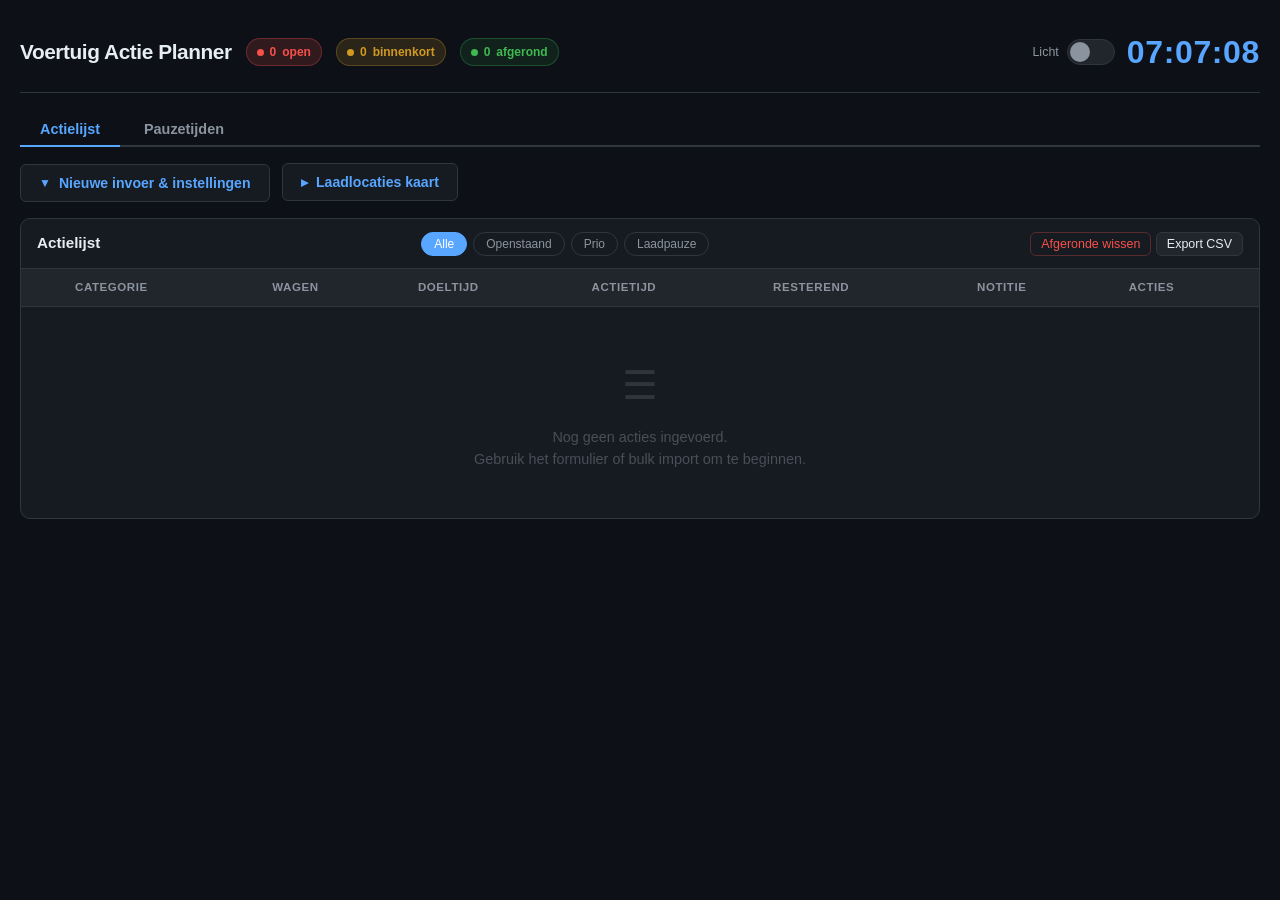
==== index.html @ c4a49641 "fix(chart): capacity lines instead of bars, dual Y-axis (breaks left / trips right) - Replace capaci" ====
<!DOCTYPE html>
<html lang="nl">
<head>
    <meta charset="UTF-8">
    <meta name="viewport" content="width=device-width, initial-scale=1.0">
    <title>Voertuig Actie Planner</title>
    <style>
        /* ===== CSS Variables & Reset ===== */
        :root {
            --bg-primary: #0d1117;
            --bg-secondary: #161b22;
            --bg-tertiary: #21262d;
            --bg-input: #0d1117;
            --border: #30363d;
            --border-focus: #58a6ff;
            --text-primary: #e6edf3;
            --text-secondary: #8b949e;
            --text-muted: #484f58;
            --accent: #58a6ff;
            --accent-hover: #79c0ff;
            --warning: #d29922;
            --warning-bg: rgba(210, 153, 34, 0.15);
            --danger: #f85149;
            --danger-bg: rgba(248, 81, 73, 0.15);
            --success: #3fb950;
            --success-bg: rgba(63, 185, 80, 0.1);
            --done-opacity: 0.35;
            --radius: 6px;
            --radius-lg: 10px;
            --shadow: 0 1px 3px rgba(0,0,0,0.3);
            --transition: 150ms ease;
        }

        /* ===== Light Mode ===== */
        .light-mode {
            --bg-primary: #f6f8fa;
            --bg-secondary: #ffffff;
            --bg-tertiary: #f0f2f5;
            --bg-input: #ffffff;
            --border: #d1d9e0;
            --border-focus: #0969da;
            --text-primary: #1f2328;
            --text-secondary: #656d76;
            --text-muted: #8b949e;
            --accent: #0969da;
            --accent-hover: #0550ae;
            --warning: #9a6700;
            --warning-bg: rgba(154, 103, 0, 0.1);
            --danger: #d1242f;
            --danger-bg: rgba(209, 36, 47, 0.1);
            --success: #1a7f37;
            --success-bg: rgba(26, 127, 55, 0.08);
            --shadow: 0 1px 3px rgba(0,0,0,0.1);
        }

        .light-mode .cat-laadpauze {
            background: rgba(9, 105, 218, 0.1);
        }

        .light-mode .cat-prio {
            background: rgba(154, 103, 0, 0.1);
        }

        .light-mode .badge-open {
            border-color: rgba(209, 36, 47, 0.25);
        }

        .light-mode .badge-warning {
            border-color: rgba(154, 103, 0, 0.25);
        }

        .light-mode .badge-done {
            border-color: rgba(26, 127, 55, 0.25);
        }

        .light-mode .toast {
            box-shadow: 0 4px 12px rgba(0,0,0,0.15);
        }

        .light-mode ::-webkit-scrollbar-track {
            background: var(--bg-secondary);
        }

        @keyframes pulse-red-light {
            0%, 100% { background: rgba(209, 36, 47, 0.1); }
            50% { background: rgba(209, 36, 47, 0.2); }
        }

        .light-mode .row-overdue {
            animation-name: pulse-red-light;
        }

        *, *::before, *::after {
            box-sizing: border-box;
            margin: 0;
            padding: 0;
        }

        body {
            font-family: -apple-system, BlinkMacSystemFont, 'Segoe UI', Roboto, Oxygen, sans-serif;
            background: var(--bg-primary);
            color: var(--text-primary);
            line-height: 1.5;
            min-height: 100vh;
        }

        /* ===== Layout ===== */
        .app {
            max-width: 1400px;
            margin: 0 auto;
            padding: 16px 20px;
        }

        /* ===== Header ===== */
        .header {
            display: flex;
            align-items: center;
            justify-content: space-between;
            padding: 12px 0 16px;
            border-bottom: 1px solid var(--border);
            margin-bottom: 20px;
            flex-wrap: wrap;
            gap: 12px;
        }

        .header-left {
            display: flex;
            align-items: center;
            gap: 14px;
        }

        .header h1 {
            font-size: 1.3rem;
            font-weight: 600;
            letter-spacing: -0.02em;
        }

        .clock {
            font-size: 2rem;
            font-weight: 700;
            font-variant-numeric: tabular-nums;
            color: var(--accent);
            letter-spacing: 0.02em;
        }

        .header-right {
            display: flex;
            align-items: center;
            gap: 12px;
        }

        .badge {
            display: inline-flex;
            align-items: center;
            gap: 6px;
            padding: 4px 10px;
            border-radius: 20px;
            font-size: 0.75rem;
            font-weight: 600;
        }

        .badge-open {
            background: var(--danger-bg);
            color: var(--danger);
            border: 1px solid rgba(248, 81, 73, 0.3);
        }

        .badge-warning {
            background: var(--warning-bg);
            color: var(--warning);
            border: 1px solid rgba(210, 153, 34, 0.3);
        }

        .badge-done {
            background: var(--success-bg);
            color: var(--success);
            border: 1px solid rgba(63, 185, 80, 0.3);
        }

        .badge-dot {
            width: 7px;
            height: 7px;
            border-radius: 50%;
            background: currentColor;
        }

        /* ===== Settings Bar ===== */
        .settings-bar {
            display: flex;
            align-items: center;
            gap: 16px;
            padding: 10px 14px;
            background: var(--bg-secondary);
            border: 1px solid var(--border);
            border-radius: var(--radius);
            margin-bottom: 16px;
            flex-wrap: wrap;
        }

        .settings-bar label {
            font-size: 0.8rem;
            color: var(--text-secondary);
            display: flex;
            align-items: center;
            gap: 6px;
        }

        .settings-bar input[type="number"] {
            width: 60px;
            padding: 4px 8px;
            background: var(--bg-input);
            border: 1px solid var(--border);
            border-radius: var(--radius);
            color: var(--text-primary);
            font-size: 0.8rem;
            text-align: center;
        }

        .settings-bar input[type="number"]:focus {
            outline: none;
            border-color: var(--border-focus);
        }

        /* ===== Invoer Drawer ===== */
        .drawer-toggle {
            display: flex;
            align-items: center;
            gap: 8px;
            padding: 10px 18px;
            margin-bottom: 16px;
            background: var(--bg-secondary);
            border: 1px solid var(--border);
            border-radius: var(--radius);
            color: var(--accent);
            font-size: 0.88rem;
            font-weight: 600;
            cursor: pointer;
            transition: all var(--transition);
            width: auto;
            display: inline-flex;
        }

        .drawer-toggle:hover {
            background: var(--bg-tertiary);
            border-color: var(--accent);
        }

        .drawer-toggle-icon {
            display: inline-block;
            transition: transform 200ms ease;
            font-size: 0.75rem;
        }

        .drawer-toggle.open .drawer-toggle-icon {
            transform: rotate(180deg);
        }

        .drawer {
            max-height: 0;
            overflow: hidden;
            transition: max-height 350ms cubic-bezier(0.4, 0, 0.2, 1), opacity 250ms ease;
            opacity: 0;
        }

        .drawer.open {
            max-height: 800px;
            opacity: 1;
        }

        .drawer-inner {
            padding-bottom: 16px;
        }

        /* ===== Panels ===== */
        .panels {
            display: grid;
            grid-template-columns: 1fr 1fr;
            gap: 16px;
            margin-bottom: 12px;
        }

        @media (max-width: 900px) {
            .panels { grid-template-columns: 1fr; }
        }

        .panel {
            background: var(--bg-secondary);
            border: 1px solid var(--border);
            border-radius: var(--radius-lg);
            padding: 16px;
        }

        .panel-title {
            font-size: 0.85rem;
            font-weight: 600;
            color: var(--text-secondary);
            text-transform: uppercase;
            letter-spacing: 0.05em;
            margin-bottom: 14px;
            display: flex;
            align-items: center;
            gap: 8px;
        }

        .panel-title-icon {
            font-size: 1rem;
        }

        /* ===== Form ===== */
        .form-grid {
            display: grid;
            grid-template-columns: repeat(auto-fill, minmax(150px, 1fr));
            gap: 10px;
        }

        .form-group {
            display: flex;
            flex-direction: column;
            gap: 4px;
        }

        .form-group label {
            font-size: 0.72rem;
            color: var(--text-secondary);
            text-transform: uppercase;
            letter-spacing: 0.04em;
        }

        .form-group select,
        .form-group input[type="text"],
        .form-group input[type="time"] {
            padding: 8px 10px;
            background: var(--bg-input);
            border: 1px solid var(--border);
            border-radius: var(--radius);
            color: var(--text-primary);
            font-size: 0.9rem;
            transition: border var(--transition);
        }

        .form-group select:focus,
        .form-group input:focus {
            outline: none;
            border-color: var(--border-focus);
        }

        .form-check {
            display: flex;
            align-items: center;
            gap: 6px;
            padding-top: 20px;
        }

        .form-check label {
            font-size: 0.8rem;
            color: var(--text-secondary);
            cursor: pointer;
        }

        .form-actions {
            display: flex;
            align-items: flex-end;
            gap: 8px;
        }

        /* ===== Buttons ===== */
        .btn {
            padding: 8px 16px;
            border: 1px solid var(--border);
            border-radius: var(--radius);
            font-size: 0.85rem;
            font-weight: 500;
            cursor: pointer;
            transition: all var(--transition);
            white-space: nowrap;
        }

        .btn-primary {
            background: var(--accent);
            color: #fff;
            border-color: var(--accent);
        }

        .btn-primary:hover {
            background: var(--accent-hover);
            border-color: var(--accent-hover);
        }

        .btn-secondary {
            background: var(--bg-tertiary);
            color: var(--text-primary);
        }

        .btn-secondary:hover {
            background: var(--border);
        }

        .btn-danger {
            background: transparent;
            color: var(--danger);
            border-color: rgba(248, 81, 73, 0.3);
        }

        .btn-danger:hover {
            background: var(--danger-bg);
        }

        .btn-sm {
            padding: 4px 10px;
            font-size: 0.78rem;
        }

        /* ===== Bulk Import ===== */
        .bulk-textarea {
            width: 100%;
            min-height: 100px;
            padding: 10px;
            background: var(--bg-input);
            border: 1px solid var(--border);
            border-radius: var(--radius);
            color: var(--text-primary);
            font-family: 'SF Mono', 'Fira Code', monospace;
            font-size: 0.85rem;
            resize: vertical;
            line-height: 1.6;
        }

        .bulk-textarea:focus {
            outline: none;
            border-color: var(--border-focus);
        }

        .bulk-textarea::placeholder {
            color: var(--text-muted);
        }

        .bulk-actions {
            display: flex;
            gap: 8px;
            margin-top: 10px;
            flex-wrap: wrap;
        }

        .bulk-hint {
            font-size: 0.72rem;
            color: var(--text-muted);
            margin-top: 6px;
        }

        /* ===== Table ===== */
        .table-container {
            background: var(--bg-secondary);
            border: 1px solid var(--border);
            border-radius: var(--radius-lg);
            overflow: hidden;
        }

        .table-header-bar {
            display: flex;
            align-items: center;
            justify-content: space-between;
            padding: 12px 16px;
            border-bottom: 1px solid var(--border);
            flex-wrap: wrap;
            gap: 8px;
        }

        .table-header-bar h2 {
            font-size: 0.95rem;
            font-weight: 600;
        }

        .table-filters {
            display: flex;
            gap: 6px;
        }

        .filter-btn {
            padding: 4px 12px;
            border: 1px solid var(--border);
            border-radius: 20px;
            background: transparent;
            color: var(--text-secondary);
            font-size: 0.75rem;
            cursor: pointer;
            transition: all var(--transition);
        }

        .filter-btn:hover {
            border-color: var(--text-secondary);
            color: var(--text-primary);
        }

        .filter-btn.active {
            background: var(--accent);
            border-color: var(--accent);
            color: #fff;
        }

        .table-scroll {
            overflow-x: auto;
            max-height: 65vh;
            overflow-y: auto;
        }

        table {
            width: 100%;
            border-collapse: collapse;
            font-size: 0.88rem;
        }

        thead {
            position: sticky;
            top: 0;
            z-index: 10;
        }

        thead th {
            background: var(--bg-tertiary);
            padding: 10px 14px;
            text-align: left;
            font-size: 0.72rem;
            font-weight: 600;
            text-transform: uppercase;
            letter-spacing: 0.05em;
            color: var(--text-secondary);
            border-bottom: 1px solid var(--border);
            white-space: nowrap;
        }

        tbody tr {
            border-bottom: 1px solid var(--border);
            transition: background var(--transition), opacity var(--transition);
            cursor: pointer;
        }

        tbody tr:last-child {
            border-bottom: none;
        }

        tbody td {
            padding: 10px 14px;
            vertical-align: middle;
        }

        .td-time {
            font-variant-numeric: tabular-nums;
            font-weight: 600;
            font-size: 1.05rem;
        }

        .td-wagon {
            font-weight: 700;
            font-size: 1rem;
            position: relative;
        }

        .td-wagon.copied {
            color: var(--accent);
            text-shadow: 0 0 8px var(--accent), 0 0 16px rgba(88, 166, 255, 0.3);
            transition: color 100ms ease, text-shadow 100ms ease;
        }

        .td-category {
            display: inline-block;
            padding: 2px 8px;
            border-radius: 4px;
            font-size: 0.75rem;
            font-weight: 600;
            text-transform: uppercase;
        }

        .cat-laadpauze {
            background: rgba(88, 166, 255, 0.15);
            color: var(--accent);
        }

        .cat-prio {
            background: rgba(210, 153, 34, 0.15);
            color: var(--warning);
        }

        .td-note {
            max-width: 200px;
            overflow: hidden;
            text-overflow: ellipsis;
            white-space: nowrap;
            color: var(--text-secondary);
            font-size: 0.82rem;
            cursor: text;
            border-radius: 3px;
            transition: background var(--transition);
        }

        .td-note:hover {
            background: var(--bg-tertiary);
        }

        .td-note .inline-note {
            width: 100%;
            padding: 2px 4px;
            background: var(--bg-input);
            border: 1px solid var(--border-focus);
            border-radius: 3px;
            color: var(--text-primary);
            font-size: 0.82rem;
            font-weight: 400;
            outline: none;
            box-shadow: 0 0 0 2px rgba(88, 166, 255, 0.2);
        }

        .td-note-placeholder {
            color: var(--text-muted);
            font-style: italic;
        }

        .td-actions {
            display: flex;
            gap: 6px;
            align-items: center;
        }

        /* ===== Checkbox Custom ===== */
        .checkbox-wrap {
            display: flex;
            align-items: center;
            justify-content: center;
        }

        .checkbox-wrap input[type="checkbox"] {
            appearance: none;
            -webkit-appearance: none;
            width: 22px;
            height: 22px;
            border: 2px solid var(--border);
            border-radius: 4px;
            background: var(--bg-input);
            cursor: pointer;
            position: relative;
            transition: all var(--transition);
        }

        .checkbox-wrap input[type="checkbox"]:checked {
            background: var(--success);
            border-color: var(--success);
        }

        .checkbox-wrap input[type="checkbox"]:checked::after {
            content: '✓';
            position: absolute;
            top: 50%;
            left: 50%;
            transform: translate(-50%, -50%);
            color: #fff;
            font-size: 14px;
            font-weight: 700;
        }

        /* ===== Row States ===== */
        .row-done {
            opacity: var(--done-opacity);
        }

        .row-done td {
            text-decoration: line-through;
            text-decoration-color: var(--text-muted);
        }

        .row-done .checkbox-wrap input[type="checkbox"],
        .row-done .td-actions .btn {
            text-decoration: none;
        }

        .row-warning {
            background: var(--warning-bg) !important;
        }

        .row-overdue {
            background: var(--danger-bg) !important;
            animation: pulse-red 1.2s ease-in-out infinite;
        }

        @keyframes pulse-red {
            0%, 100% { background: var(--danger-bg); }
            50% { background: rgba(248, 81, 73, 0.3); }
        }

        .row-overdue .td-time {
            color: var(--danger);
        }

        /* ===== Toast ===== */
        .toast-container {
            position: fixed;
            bottom: 20px;
            right: 20px;
            z-index: 1000;
            display: flex;
            flex-direction: column;
            gap: 8px;
        }

        .toast {
            padding: 10px 16px;
            border-radius: var(--radius);
            font-size: 0.85rem;
            font-weight: 500;
            animation: toast-in 300ms ease, toast-out 300ms ease 2.7s forwards;
            box-shadow: 0 4px 12px rgba(0,0,0,0.4);
        }

        .toast-success {
            background: #1a7f37;
            color: #fff;
        }

        .toast-error {
            background: #da3633;
            color: #fff;
        }

        .toast-info {
            background: #1f6feb;
            color: #fff;
        }

        @keyframes toast-in {
            from { opacity: 0; transform: translateY(10px); }
            to { opacity: 1; transform: translateY(0); }
        }

        @keyframes toast-out {
            from { opacity: 1; }
            to { opacity: 0; }
        }

        /* ===== Empty State ===== */
        .empty-state {
            text-align: center;
            padding: 48px 20px;
            color: var(--text-muted);
        }

        .empty-state-icon {
            font-size: 2.5rem;
            margin-bottom: 12px;
            opacity: 0.5;
        }

        .empty-state p {
            font-size: 0.9rem;
        }

        /* ===== Scrollbar ===== */
        ::-webkit-scrollbar {
            width: 8px;
            height: 8px;
        }

        ::-webkit-scrollbar-track {
            background: var(--bg-primary);
        }

        ::-webkit-scrollbar-thumb {
            background: var(--border);
            border-radius: 4px;
        }

        ::-webkit-scrollbar-thumb:hover {
            background: var(--text-muted);
        }

        /* ===== Responsive ===== */
        @media (max-width: 600px) {
            .app { padding: 10px; }
            .clock { font-size: 1.4rem; }
            .header h1 { font-size: 1rem; }
            .form-grid { grid-template-columns: 1fr 1fr; }
            table { font-size: 0.8rem; }
            .td-time { font-size: 0.9rem; }
        }

        /* ===== Map Panel ===== */
        .map-toggle {
            display: inline-flex;
            align-items: center;
            gap: 8px;
            padding: 10px 18px;
            margin-left: 8px;
            margin-bottom: 16px;
            background: var(--bg-secondary);
            border: 1px solid var(--border);
            border-radius: var(--radius);
            color: var(--accent);
            font-size: 0.88rem;
            font-weight: 600;
            cursor: pointer;
            transition: all var(--transition);
        }

        .map-toggle:hover {
            background: var(--bg-tertiary);
            border-color: var(--accent);
        }

        .map-toggle-icon {
            display: inline-block;
            transition: transform 200ms ease;
            font-size: 0.85rem;
        }

        .map-toggle.open .map-toggle-icon {
            transform: rotate(90deg);
        }

        .map-drawer {
            max-height: 0;
            overflow: hidden;
            transition: max-height 350ms cubic-bezier(0.4, 0, 0.2, 1), opacity 250ms ease;
            opacity: 0;
            margin-bottom: 0;
        }

        .map-drawer.open {
            max-height: 700px;
            opacity: 1;
            margin-bottom: 16px;
        }

        .map-container {
            background: var(--bg-secondary);
            border: 1px solid var(--border);
            border-radius: var(--radius-lg);
            overflow: hidden;
        }

        .map-toolbar {
            display: flex;
            align-items: center;
            gap: 8px;
            padding: 8px 12px;
            background: var(--bg-tertiary);
            border-bottom: 1px solid var(--border);
        }

        .map-toolbar input[type="text"] {
            flex: 1;
            padding: 7px 12px;
            background: var(--bg-input);
            border: 1px solid var(--border);
            border-radius: var(--radius);
            color: var(--text-primary);
            font-size: 0.85rem;
        }

        .map-toolbar input[type="text"]:focus {
            outline: none;
            border-color: var(--border-focus);
        }

        .map-toolbar input[type="text"]::placeholder {
            color: var(--text-muted);
        }

        .map-container iframe {
            display: block;
            width: 100%;
            height: 550px;
            border: none;
        }

        .map-frame-wrap {
            position: relative;
        }

        .map-pin {
            display: none;
            position: absolute;
            top: 50%;
            left: 50%;
            transform: translate(-50%, -100%);
            z-index: 5;
            pointer-events: none;
        }

        .map-pin.visible {
            display: block;
        }

        .map-pin-icon {
            width: 18px;
            height: 18px;
            background: var(--accent);
            border: 3px solid #fff;
            border-radius: 50% 50% 50% 0;
            transform: rotate(-45deg);
            box-shadow: 0 2px 8px rgba(0,0,0,0.4);
        }

        .map-pin-pulse {
            position: absolute;
            bottom: -2px;
            left: 50%;
            transform: translateX(-50%);
            width: 12px;
            height: 12px;
            background: rgba(88, 166, 255, 0.35);
            border-radius: 50%;
            animation: pin-pulse 1.5s ease-out infinite;
        }

        @keyframes pin-pulse {
            0% { transform: translateX(-50%) scale(1); opacity: 0.7; }
            100% { transform: translateX(-50%) scale(3.5); opacity: 0; }
        }

        @media (max-width: 600px) {
            .map-container iframe {
                height: 350px;
            }
        }

        /* ===== Keyboard Shortcut Hints ===== */
        .kbd {
            display: inline-block;
            padding: 1px 5px;
            border: 1px solid var(--border);
            border-radius: 3px;
            background: var(--bg-tertiary);
            font-size: 0.7rem;
            color: var(--text-muted);
            font-family: monospace;
            vertical-align: middle;
        }

        /* ===== Theme Toggle ===== */
        .theme-toggle {
            display: flex;
            align-items: center;
            gap: 8px;
            cursor: pointer;
            user-select: none;
        }

        .theme-toggle-label {
            font-size: 0.78rem;
            color: var(--text-secondary);
        }

        .theme-toggle-track {
            position: relative;
            width: 48px;
            height: 26px;
            background: var(--bg-tertiary);
            border: 1px solid var(--border);
            border-radius: 13px;
            transition: background var(--transition), border-color var(--transition);
            cursor: pointer;
        }

        .theme-toggle-track:hover {
            border-color: var(--text-muted);
        }

        .theme-toggle-thumb {
            position: absolute;
            top: 2px;
            left: 2px;
            width: 20px;
            height: 20px;
            border-radius: 50%;
            background: var(--text-secondary);
            transition: transform 200ms ease, background 200ms ease;
            display: flex;
            align-items: center;
            justify-content: center;
            font-size: 12px;
        }

        .light-mode .theme-toggle-thumb {
            transform: translateX(22px);
            background: var(--accent);
        }

        /* ===== Delete confirmation ===== */
        .confirm-delete {
            background: var(--danger) !important;
            color: #fff !important;
            border-color: var(--danger) !important;
        }

        /* ===== Edit Modal ===== */
        .modal-overlay {
            display: none;
            position: fixed;
            inset: 0;
            background: rgba(0, 0, 0, 0.6);
            z-index: 100;
            align-items: center;
            justify-content: center;
        }

        .modal-overlay.open {
            display: flex;
        }

        .modal {
            background: var(--bg-secondary);
            border: 1px solid var(--border);
            border-radius: var(--radius-lg);
            padding: 20px;
            width: 340px;
            max-width: 90vw;
            box-shadow: 0 8px 32px rgba(0, 0, 0, 0.5);
            animation: modal-in 200ms ease;
        }

        @keyframes modal-in {
            from { opacity: 0; transform: scale(0.95) translateY(8px); }
            to { opacity: 1; transform: scale(1) translateY(0); }
        }

        .modal-title {
            font-size: 0.95rem;
            font-weight: 600;
            margin-bottom: 16px;
            display: flex;
            align-items: center;
            gap: 8px;
        }

        .modal-fields {
            display: flex;
            flex-direction: column;
            gap: 12px;
        }

        .modal-field label {
            display: block;
            font-size: 0.72rem;
            color: var(--text-secondary);
            text-transform: uppercase;
            letter-spacing: 0.04em;
            margin-bottom: 4px;
        }

        .modal-field input {
            width: 100%;
            padding: 8px 10px;
            background: var(--bg-input);
            border: 1px solid var(--border);
            border-radius: var(--radius);
            color: var(--text-primary);
            font-size: 0.9rem;
            transition: border var(--transition);
        }

        .modal-field input:focus {
            outline: none;
            border-color: var(--border-focus);
        }

        .modal-actions {
            display: flex;
            justify-content: flex-end;
            gap: 8px;
            margin-top: 18px;
        }

        .btn-edit {
            background: transparent;
            color: var(--text-secondary);
            border-color: var(--border);
            padding: 4px 8px;
            font-size: 0.78rem;
            line-height: 1;
        }

        .btn-edit:hover {
            color: var(--accent);
            border-color: var(--accent);
            background: rgba(88, 166, 255, 0.08);
        }

        /* ===== Tab Navigation ===== */
        .tab-nav {
            display: flex;
            gap: 4px;
            margin-bottom: 16px;
            border-bottom: 2px solid var(--border);
        }

        .tab-btn {
            padding: 8px 20px;
            background: transparent;
            border: none;
            border-bottom: 2px solid transparent;
            margin-bottom: -2px;
            color: var(--text-secondary);
            font-size: 0.9rem;
            font-weight: 600;
            cursor: pointer;
            transition: all var(--transition);
            border-radius: var(--radius) var(--radius) 0 0;
        }

        .tab-btn:hover {
            color: var(--text-primary);
            background: var(--bg-secondary);
        }

        .tab-btn.active {
            color: var(--accent);
            border-bottom-color: var(--accent);
        }

        .tab-panel {
            /* no special styles needed, just used for show/hide */
        }

        /* ===== Pauzetijden Module ===== */
        .pt-import-bar {
            display: flex;
            align-items: center;
            justify-content: space-between;
            margin-bottom: 12px;
            gap: 12px;
            flex-wrap: wrap;
        }

        .pt-import-left {
            display: flex;
            gap: 8px;
            align-items: center;
            flex-wrap: wrap;
        }

        .pt-paste-area {
            margin-bottom: 14px;
        }

        /* Panel buttons: loaded-state green dot + active (open) highlight */
        .pt-panel-btn {
            position: relative;
        }
        .pt-panel-btn.pt-btn-loaded::after {
            content: '';
            position: absolute;
            top: 4px;
            right: 4px;
            width: 6px;
            height: 6px;
            border-radius: 50%;
            background: #22c55e;
        }
        .pt-panel-btn.pt-btn-active {
            background: var(--accent);
            color: #fff;
            border-color: var(--accent);
        }

        /* Meewegen toggle row inside paste panels */
        .pt-meewegen-row {
            display: flex;
            justify-content: space-between;
            align-items: flex-start;
            gap: 12px;
            margin-bottom: 8px;
        }
        .pt-meewegen-label {
            display: inline-flex;
            align-items: center;
            gap: 6px;
            font-size: 0.78rem;
            color: var(--text-secondary);
            cursor: pointer;
            white-space: nowrap;
            padding: 3px 8px;
            border: 1px solid var(--border);
            border-radius: var(--radius);
        }
        .pt-meewegen-label input { width: 13px; height: 13px; cursor: pointer; accent-color: var(--accent); }


            display: inline-flex;
            align-items: center;
            gap: 6px;
            padding: 4px 12px;
            background: var(--success-bg);
            color: var(--success);
            border: 1px solid rgba(63, 185, 80, 0.3);
            border-radius: 20px;
            font-size: 0.8rem;
            font-weight: 600;
        }

        .pt-badge-zero {
            background: var(--bg-tertiary);
            color: var(--text-muted);
            border-color: var(--border);
        }

        .pt-row-action td {
            background: rgba(63, 185, 80, 0.06);
        }

        .pt-ja {
            display: inline-block;
            padding: 2px 8px;
            background: var(--success-bg);
            color: var(--success);
            border-radius: 4px;
            font-size: 0.75rem;
            font-weight: 600;
        }

        .pt-ideaal {
            font-weight: 700;
            font-size: 1.05rem;
            color: var(--accent);
            font-variant-numeric: tabular-nums;
        }

        .pt-verspreid {
            font-weight: 700;
            font-size: 1.05rem;
            color: var(--warning);
            font-variant-numeric: tabular-nums;
        }

        .pt-verspreid-icon {
            font-size: 0.7rem;
            vertical-align: middle;
            opacity: 0.7;
        }

        /* ===== Pauzetijden Chart ===== */
        .pt-chart-wrap {
            background: var(--bg-secondary);
            border: 1px solid var(--border);
            border-radius: var(--radius-lg);
            padding: 14px 16px 10px;
            margin-bottom: 14px;
        }

        .pt-chart-header {
            display: flex;
            align-items: center;
            justify-content: space-between;
            margin-bottom: 10px;
            flex-wrap: wrap;
            gap: 8px;
        }

        .pt-chart-title {
            font-size: 0.82rem;
            font-weight: 600;
            color: var(--text-secondary);
            text-transform: uppercase;
            letter-spacing: 0.05em;
        }

        .pt-chart-legend {
            display: flex;
            gap: 14px;
            font-size: 0.75rem;
            color: var(--text-secondary);
            align-items: center;
            flex-wrap: wrap;
        }

        .pt-legend-swatch {
            display: inline-block;
            width: 12px;
            height: 10px;
            border-radius: 2px;
            vertical-align: middle;
            margin-right: 4px;
        }

        .pt-chart-empty {
            text-align: center;
            padding: 24px 0;
            color: var(--text-muted);
            font-size: 0.82rem;
        }

        .pt-breaks-info {
            max-width: 140px;
            overflow: hidden;
            text-overflow: ellipsis;
            white-space: nowrap;
            color: var(--text-secondary);
            font-size: 0.8rem;
        }

        .btn-file-label {
            display: inline-flex;
            align-items: center;
            gap: 6px;
            cursor: pointer;
        }
    </style>
</head>
<body>
    <div class="app">
        <!-- Header -->
        <header class="header">
            <div class="header-left">
                <h1>Voertuig Actie Planner</h1>
                <div class="badge badge-open" id="badge-open"><span class="badge-dot"></span> <span id="count-open">0</span> open</div>
                <div class="badge badge-warning" id="badge-warning"><span class="badge-dot"></span> <span id="count-warning">0</span> binnenkort</div>
                <div class="badge badge-done" id="badge-done"><span class="badge-dot"></span> <span id="count-done">0</span> afgerond</div>
            </div>
            <div class="header-right">
                <div class="theme-toggle" id="themeToggle" onclick="toggleTheme()" title="Wissel tussen licht/donker modus">
                    <span class="theme-toggle-label" id="themeLabel">Licht</span>
                    <div class="theme-toggle-track">
                        <div class="theme-toggle-thumb" id="themeThumb"></div>
                    </div>
                </div>
                <div class="clock" id="clock">--:--:--</div>
            </div>
        </header>

        <!-- Tab Navigation -->
        <div class="tab-nav">
            <button class="tab-btn active" data-tab="actielijst" onclick="switchTab('actielijst')">Actielijst</button>
            <button class="tab-btn" data-tab="pauzetijden" onclick="switchTab('pauzetijden')">Pauzetijden</button>
        </div>

        <!-- Tab Panel: Actielijst -->
        <div id="tab-actielijst" class="tab-panel">

        <!-- Toggle Buttons -->
        <div>
            <button class="drawer-toggle" id="drawerToggle" onclick="toggleDrawer()">
                <span class="drawer-toggle-icon">&#9660;</span>
                Nieuwe invoer &amp; instellingen
            </button>
            <button class="map-toggle" id="mapToggle" onclick="toggleMap()">
                <span class="map-toggle-icon">&#9656;</span>
                Laadlocaties kaart
            </button>
        </div>

        <!-- Collapsible Map -->
        <div class="map-drawer" id="mapDrawer">
            <div class="map-container">
                <div class="map-toolbar">
                    <input type="text" id="mapSearch" placeholder="Zoek postcode of adres..." onkeydown="if(event.key==='Enter')searchMap()">
                    <button class="btn btn-primary btn-sm" onclick="searchMap()">Zoeken</button>
                    <button class="btn btn-secondary btn-sm" onclick="resetMap()">Terug naar kaart</button>
                </div>
                <div class="map-frame-wrap">
                    <iframe id="mapFrame" loading="lazy" allowfullscreen referrerpolicy="no-referrer-when-downgrade" src=""></iframe>
                    <div class="map-pin" id="mapPin">
                        <div class="map-pin-icon"></div>
                        <div class="map-pin-pulse"></div>
                    </div>
                </div>
            </div>
        </div>

        <!-- Collapsible Drawer -->
        <div class="drawer" id="drawer">
            <div class="drawer-inner">
                <!-- Settings -->
                <div class="settings-bar">
                    <label>
                        Waarschuwingsmarge:
                        <input type="number" id="warningMinutes" min="1" max="120" value="15">
                        min
                    </label>
                    <label>
                        Standaard actietijd (laadpauze):
                        <input type="number" id="defaultOffset" min="1" max="240" value="60">
                        min vóór pauze
                    </label>
                </div>

                <!-- Input Panels -->
                <div class="panels">
                    <!-- Manual Entry -->
                    <div class="panel">
                        <div class="panel-title">
                            <span class="panel-title-icon">+</span>
                            Handmatige Invoer
                            <span class="kbd">Ctrl+N</span>
                        </div>
                        <form id="manualForm" autocomplete="off">
                            <div class="form-grid">
                                <div class="form-group">
                                    <label>Type</label>
                                    <select id="formType">
                                        <option value="laadpauze">Laadpauze</option>
                                        <option value="prio">Prio</option>
                                    </select>
                                </div>
                                <div class="form-group">
                                    <label>Wagennummer</label>
                                    <input type="text" id="formWagon" placeholder="bijv. 2624" required>
                                </div>
                                <div class="form-group">
                                    <label id="labelDoeltijd">Pauzetijd</label>
                                    <input type="time" id="formDoeltijd" required>
                                </div>
                                <div class="form-group">
                                    <label>Actietijd</label>
                                    <input type="time" id="formActietijd" placeholder="auto">
                                </div>
                                <div class="form-group">
                                    <label>Notitie</label>
                                    <input type="text" id="formNote" placeholder="optioneel">
                                </div>
                                <div class="form-group form-check">
                                    <input type="checkbox" id="formAutoCalc" checked>
                                    <label for="formAutoCalc">Auto actietijd</label>
                                </div>
                                <div class="form-group form-actions">
                                    <button type="submit" class="btn btn-primary">Toevoegen</button>
                                </div>
                            </div>
                        </form>
                    </div>

                    <!-- Bulk Import -->
                    <div class="panel">
                        <div class="panel-title">
                            <span class="panel-title-icon">&#8645;</span>
                            Bulk Import
                            <span class="kbd">Ctrl+B</span>
                        </div>
                        <textarea class="bulk-textarea" id="bulkText" placeholder="Plak hier meerdere regels, bijv:&#10;2624 10.00 0900&#10;753 1145 1030&#10;750 12:30 11:00"></textarea>
                        <div class="bulk-hint">Formaat: wagennr doeltijd actietijd — ondersteunt HH:MM, HH.MM en HHMM notatie</div>
                        <div class="bulk-actions">
                            <button class="btn btn-primary btn-sm" onclick="bulkImport('laadpauze')">Importeer als Laadpauze</button>
                            <button class="btn btn-secondary btn-sm" onclick="bulkImport('prio')">Importeer als Prio</button>
                            <button class="btn btn-danger btn-sm" onclick="clearBulk()">Wissen</button>
                        </div>
                    </div>
                </div>
            </div>
        </div>

        <!-- Table -->
        <div class="table-container">
            <div class="table-header-bar">
                <h2>Actielijst</h2>
                <div class="table-filters">
                    <button class="filter-btn active" data-filter="all" onclick="setFilter('all')">Alle</button>
                    <button class="filter-btn" data-filter="open" onclick="setFilter('open')">Openstaand</button>
                    <button class="filter-btn" data-filter="prio" onclick="setFilter('prio')">Prio</button>
                    <button class="filter-btn" data-filter="laadpauze" onclick="setFilter('laadpauze')">Laadpauze</button>
                </div>
                <div>
                    <button class="btn btn-danger btn-sm" onclick="clearDone()">Afgeronde wissen</button>
                    <button class="btn btn-secondary btn-sm" onclick="exportCSV()">Export CSV</button>
                </div>
            </div>
            <div class="table-scroll">
                <table>
                    <thead>
                        <tr>
                            <th style="width:40px"></th>
                            <th>Categorie</th>
                            <th>Wagen</th>
                            <th>Doeltijd</th>
                            <th>Actietijd</th>
                            <th>Resterend</th>
                            <th>Notitie</th>
                            <th>Acties</th>
                        </tr>
                    </thead>
                    <tbody id="tableBody">
                    </tbody>
                </table>
                <div class="empty-state" id="emptyState" style="display:none;">
                    <div class="empty-state-icon">&#9776;</div>
                    <p>Nog geen acties ingevoerd.<br>Gebruik het formulier of bulk import om te beginnen.</p>
                </div>
            </div>
        </div>

        </div><!-- /tab-actielijst -->

        <!-- Tab Panel: Pauzetijden -->
        <div id="tab-pauzetijden" class="tab-panel" style="display:none">

            <!-- Import Bar -->
            <div class="pt-import-bar">
                <div class="pt-import-left">
                    <button class="btn btn-secondary pt-panel-btn" id="ptBtnPasdata"    onclick="ptTogglePanel('pasdata')">&#128203; Pas data</button>
                    <button class="btn btn-secondary pt-panel-btn" id="ptBtnPauzes"     onclick="ptTogglePanel('pauzes')">&#128203; Huidige pauzes</button>
                    <button class="btn btn-secondary pt-panel-btn" id="ptBtnDagverloop" onclick="ptTogglePanel('dagverloop')">&#128203; Dagverloop</button>
                    <button class="btn btn-danger btn-sm" onclick="ptClear()">Wissen</button>
                </div>
                <div id="ptActionBadge" class="pt-badge-action pt-badge-zero">
                    <span>&#9210;</span> <span id="ptActionCount">0</span> actie nodig
                </div>
            </div>

            <!-- Panel: Pas data (run schedule) -->
            <div id="ptPanel-pasdata" class="pt-paste-area" style="display:none">
                <textarea class="bulk-textarea" id="ptPasteText" style="min-height:130px" placeholder="Plak hier de platte tekst uit het roosterscherm of CSV-export.&#10;&#10;  • Roosterscherm (Schedule Editor):  Run  Voertuig  Uit  In  BreaksInfo&#10;  • CSV-export:  Type,Run,Vehicle,Out,In,Breaks Info"></textarea>
                <div class="bulk-actions">
                    <button class="btn btn-primary btn-sm" onclick="ptImportFromPaste()">Importeer</button>
                    <button class="btn btn-secondary btn-sm" onclick="document.getElementById('ptPasteText').value=''">Leegmaken</button>
                </div>
            </div>

            <!-- Panel: Huidige pauzes (existing breaks per slot) -->
            <div id="ptPanel-pauzes" class="pt-paste-area" style="display:none">
                <div class="pt-meewegen-row">
                    <p class="bulk-hint" style="margin:0">Plak het bestaande rooster: één regel per tijdvak, bijv. <code>12:00&nbsp;&nbsp;13</code>. Tabs of spaties; ook direct uit Excel plakken.</p>
                    <label class="pt-meewegen-label"><input type="checkbox" id="ptPauzesEnabledCheck" checked onchange="ptTogglePauzesEnabled()"> Meewegen</label>
                </div>
                <textarea class="bulk-textarea" id="ptScheduleText" style="min-height:100px" placeholder="08:00  0&#10;08:30  0&#10;09:00  0&#10;09:30  1&#10;10:00  0&#10;..."></textarea>
                <div class="bulk-actions" style="margin-top:8px">
                    <button class="btn btn-primary btn-sm" onclick="ptLoadSchedule()">Laden</button>
                    <button class="btn btn-secondary btn-sm" onclick="ptClearSchedule()">Wissen</button>
                </div>
                <div id="ptScheduleStatus" style="margin-top:6px;font-size:0.78rem;color:var(--text-muted)"></div>
            </div>

            <!-- Panel: Dagverloop (planned trips vs bookings max) -->
            <div id="ptPanel-dagverloop" class="pt-paste-area" style="display:none">
                <div class="pt-meewegen-row">
                    <p class="bulk-hint" style="margin:0">Plak de tabel: <code>tijdstip&nbsp;&nbsp;geplande_ritten&nbsp;&nbsp;bookings_maximum</code> per rij. Tabs of spaties; ook direct uit Excel. Tijdvakken met veel marge worden bevoordeeld.</p>
                    <label class="pt-meewegen-label"><input type="checkbox" id="ptCapacityEnabledCheck" checked onchange="ptToggleCapacityEnabled()"> Meewegen</label>
                </div>
                <textarea class="bulk-textarea" id="ptCapacityText" style="min-height:100px" placeholder="06:00  12  14&#10;06:30  12  15&#10;07:00  22  24&#10;...&#10;&#10;Of kopieer direct uit Excel (kolommen: Tijd, Geplande ritten, Bookings Maximum)"></textarea>
                <div class="bulk-actions" style="margin-top:8px">
                    <button class="btn btn-primary btn-sm" onclick="ptLoadCapacity()">Laden</button>
                    <button class="btn btn-secondary btn-sm" onclick="ptClearCapacity()">Wissen</button>
                </div>
                <div id="ptCapacityStatus" style="margin-top:6px;font-size:0.78rem;color:var(--text-muted)"></div>
            </div>

            <!-- Chart Panel -->
            <div class="pt-chart-wrap" id="ptChartWrap">
                <div class="pt-chart-header">
                    <span class="pt-chart-title">Pauzes per tijdvak (30&nbsp;min)</span>
                    <div style="display:flex;align-items:center;gap:16px;flex-wrap:wrap">
                        <div class="pt-chart-legend" id="ptChartLegend">
                            <span><span class="pt-legend-swatch" style="background:#94a3b8"></span> Bestaand</span>
                            <span id="ptLegendNew"><span class="pt-legend-swatch" style="background:#3b82f6"></span> Nieuw (ideaal)</span>
                        </div>
                        <label style="display:inline-flex;align-items:center;gap:5px;font-size:0.78rem;color:var(--text-secondary);cursor:pointer;white-space:nowrap;border-left:1px solid var(--border);padding-left:14px">
                            <input type="checkbox" id="ptSpreadToggle" onchange="ptToggleSpreading()" style="width:14px;height:14px;cursor:pointer;accent-color:var(--accent)">
                            Geadviseerd
                        </label>
                    </div>
                </div>
                <div id="ptChartContent">
                    <div class="pt-chart-empty">Laad data om de grafiek te zien.</div>
                </div>
            </div>

            <!-- Table -->
            <div class="table-container">
                <div class="table-header-bar">
                    <h2>Pauzetijden</h2>
                    <div class="table-filters">
                        <button class="filter-btn pt-filter-btn active" data-filter="actie" onclick="ptSetFilter('actie')">Actie nodig</button>
                        <button class="filter-btn pt-filter-btn" data-filter="all" onclick="ptSetFilter('all')">Alle runs</button>
                    </div>
                </div>
                <div class="table-scroll">
                    <table>
                        <thead id="ptTableHead"></thead>
                        <tbody id="ptTableBody"></tbody>
                    </table>
                    <div class="empty-state" id="ptEmptyState">
                        <div class="empty-state-icon">&#9210;</div>
                        <p id="ptEmptyText">Nog geen pauzetijden geladen.<br>Upload een CSV of plak de inhoud hierboven.</p>
                    </div>
                </div>
            </div>

        </div><!-- /tab-pauzetijden -->

    </div>

    <!-- Toast Container -->
    <div class="toast-container" id="toastContainer"></div>

    <!-- Edit Modal -->
    <div class="modal-overlay" id="editModal" onclick="closeEditModal(event)">
        <div class="modal" onclick="event.stopPropagation()">
            <div class="modal-title">&#9881; Taak aanpassen</div>
            <div class="modal-fields">
                <div class="modal-field">
                    <label>Wagennummer</label>
                    <input type="text" id="editWagon">
                </div>
                <div class="modal-field">
                    <label>Actietijd</label>
                    <input type="time" id="editActietijd">
                </div>
                <div class="modal-field">
                    <label>Notitie</label>
                    <input type="text" id="editNote" placeholder="optioneel">
                </div>
            </div>
            <div class="modal-actions">
                <button class="btn btn-secondary btn-sm" onclick="closeEditModal()">Annuleren</button>
                <button class="btn btn-primary btn-sm" onclick="saveEditModal()">Opslaan</button>
            </div>
        </div>
    </div>

    <script>
    /* ===================================================================
       Voertuig Actie Planner — Core Application Logic
       =================================================================== */

    // ── State ──
    const STORAGE_KEY = 'voertuig-actie-planner';
    let tasks = [];
    let activeFilter = 'all';
    let deleteConfirmId = null;

    // ── Init ──
    document.addEventListener('DOMContentLoaded', () => {
        loadFromStorage();
        loadTheme();
        updateClock();
        setInterval(updateClock, 1000);
        setInterval(renderTable, 5000); // re-evaluate row states every 5s
        renderTable();
        setupFormListeners();
        setupKeyboardShortcuts();
        loadSettings();
    });

    // ── Theme ──
    function loadTheme() {
        const saved = localStorage.getItem(STORAGE_KEY + '-theme');
        if (saved === 'light') {
            document.documentElement.classList.add('light-mode');
            document.getElementById('themeLabel').textContent = 'Donker';
        }
    }

    function toggleTheme() {
        const isLight = document.documentElement.classList.toggle('light-mode');
        document.getElementById('themeLabel').textContent = isLight ? 'Donker' : 'Licht';
        localStorage.setItem(STORAGE_KEY + '-theme', isLight ? 'light' : 'dark');
    }

    // ── Drawer ──
    function toggleDrawer(forceOpen) {
        const drawer = document.getElementById('drawer');
        const toggle = document.getElementById('drawerToggle');
        const shouldOpen = forceOpen === true ? true : !drawer.classList.contains('open');

        drawer.classList.toggle('open', shouldOpen);
        toggle.classList.toggle('open', shouldOpen);
    }

    // ── Map ──
    const MAP_SRC = 'https://www.google.com/maps/d/embed?mid=1_VQAo_eE5hjAppjnbdGVTUh07P55kiQ&ll=52.27112583734776%2C5.04943419683487&z=11';
    let mapLoaded = false;
    let mapShowingSearch = false;

    function toggleMap() {
        const drawer = document.getElementById('mapDrawer');
        const toggle = document.getElementById('mapToggle');
        const isOpen = drawer.classList.toggle('open');
        toggle.classList.toggle('open', isOpen);

        // Lazy-load the iframe only on first open
        if (isOpen && !mapLoaded) {
            document.getElementById('mapFrame').src = MAP_SRC;
            mapLoaded = true;
        }
    }

    function searchMap() {
        const query = document.getElementById('mapSearch').value.trim();
        if (!query) return;
        const searchBtn = document.querySelector('.map-toolbar .btn-primary');
        searchBtn.textContent = 'Zoeken...';
        searchBtn.disabled = true;

        // Geocode with Nominatim, then recenter the custom map so laadlocaties stay visible
        fetch('https://nominatim.openstreetmap.org/search?format=json&countrycodes=nl&limit=1&q=' + encodeURIComponent(query))
            .then(r => r.json())
            .then(results => {
                if (results.length === 0) {
                    showToast('Locatie niet gevonden', 'error');
                    return;
                }
                const lat = parseFloat(results[0].lat);
                const lon = parseFloat(results[0].lon);
                const frame = document.getElementById('mapFrame');
                // Rebuild the custom map URL centered on the searched location at a closer zoom
                frame.src = 'https://www.google.com/maps/d/embed?mid=1_VQAo_eE5hjAppjnbdGVTUh07P55kiQ&ll='
                    + lat + '%2C' + lon + '&z=13';
                mapShowingSearch = true;
                document.getElementById('mapPin').classList.add('visible');
            })
            .catch(() => {
                showToast('Zoeken mislukt, probeer opnieuw', 'error');
            })
            .finally(() => {
                searchBtn.textContent = 'Zoeken';
                searchBtn.disabled = false;
            });
    }

    function resetMap() {
        const frame = document.getElementById('mapFrame');
        frame.src = MAP_SRC;
        document.getElementById('mapSearch').value = '';
        document.getElementById('mapPin').classList.remove('visible');
        mapShowingSearch = false;
    }

    // ── Clock ──
    function updateClock() {
        const now = new Date();
        const h = String(now.getHours()).padStart(2, '0');
        const m = String(now.getMinutes()).padStart(2, '0');
        const s = String(now.getSeconds()).padStart(2, '0');
        document.getElementById('clock').textContent = `${h}:${m}:${s}`;
    }

    // ── Settings ──
    function getWarningMinutes() {
        return parseInt(document.getElementById('warningMinutes').value) || 15;
    }

    function getDefaultOffset() {
        return parseInt(document.getElementById('defaultOffset').value) || 60;
    }

    function loadSettings() {
        const saved = localStorage.getItem(STORAGE_KEY + '-settings');
        if (saved) {
            try {
                const s = JSON.parse(saved);
                if (s.warningMinutes) document.getElementById('warningMinutes').value = s.warningMinutes;
                if (s.defaultOffset) document.getElementById('defaultOffset').value = s.defaultOffset;
            } catch(e) { /* ignore */ }
        }
        document.getElementById('warningMinutes').addEventListener('change', saveSettings);
        document.getElementById('defaultOffset').addEventListener('change', saveSettings);
    }

    function saveSettings() {
        localStorage.setItem(STORAGE_KEY + '-settings', JSON.stringify({
            warningMinutes: getWarningMinutes(),
            defaultOffset: getDefaultOffset()
        }));
    }

    // ── Storage ──
    function saveToStorage() {
        localStorage.setItem(STORAGE_KEY, JSON.stringify(tasks));
    }

    function loadFromStorage() {
        const saved = localStorage.getItem(STORAGE_KEY);
        if (saved) {
            try {
                tasks = JSON.parse(saved);
            } catch(e) {
                tasks = [];
            }
        }
    }

    // ── Time Parsing ──
    function parseTime(str) {
        if (!str || typeof str !== 'string') return null;
        str = str.trim();

        // HH:MM
        let match = str.match(/^(\d{1,2}):(\d{2})$/);
        if (match) return { hours: parseInt(match[1]), minutes: parseInt(match[2]) };

        // HH.MM
        match = str.match(/^(\d{1,2})\.(\d{2})$/);
        if (match) return { hours: parseInt(match[1]), minutes: parseInt(match[2]) };

        // HHMM (4 digits)
        match = str.match(/^(\d{4})$/);
        if (match) {
            const h = parseInt(str.substring(0, 2));
            const m = parseInt(str.substring(2, 4));
            if (h >= 0 && h <= 23 && m >= 0 && m <= 59) return { hours: h, minutes: m };
        }

        // HMM (3 digits, e.g. 900 => 9:00)
        match = str.match(/^(\d{3})$/);
        if (match) {
            const h = parseInt(str.substring(0, 1));
            const m = parseInt(str.substring(1, 3));
            if (h >= 0 && h <= 9 && m >= 0 && m <= 59) return { hours: h, minutes: m };
        }

        return null;
    }

    function formatTime(hours, minutes) {
        return String(hours).padStart(2, '0') + ':' + String(minutes).padStart(2, '0');
    }

    function timeToMinutes(timeStr) {
        const parts = timeStr.split(':');
        return parseInt(parts[0]) * 60 + parseInt(parts[1]);
    }

    function subtractMinutes(timeStr, mins) {
        let total = timeToMinutes(timeStr) - mins;
        if (total < 0) total += 24 * 60;
        const h = Math.floor(total / 60) % 24;
        const m = total % 60;
        return formatTime(h, m);
    }

    function nowMinutes() {
        const now = new Date();
        return now.getHours() * 60 + now.getMinutes();
    }

    // ── Task CRUD ──
    function generateId() {
        return Date.now().toString(36) + Math.random().toString(36).slice(2, 7);
    }

    function addTask(type, wagon, doeltijd, actietijd, note = '') {
        const task = {
            id: generateId(),
            type: type,
            wagon: wagon.trim(),
            doeltijd: doeltijd,
            actietijd: actietijd,
            note: note.trim(),
            done: false,
            createdAt: new Date().toISOString()
        };
        tasks.push(task);
        saveToStorage();
        renderTable();
        return task;
    }

    function toggleDone(id) {
        const task = tasks.find(t => t.id === id);
        if (task) {
            task.done = !task.done;
            saveToStorage();
            renderTable();
        }
    }

    function deleteTask(id) {
        if (deleteConfirmId === id) {
            tasks = tasks.filter(t => t.id !== id);
            deleteConfirmId = null;
            saveToStorage();
            renderTable();
            showToast('Taak verwijderd', 'info');
        } else {
            deleteConfirmId = id;
            renderTable();
            setTimeout(() => {
                if (deleteConfirmId === id) {
                    deleteConfirmId = null;
                    renderTable();
                }
            }, 3000);
        }
    }

    function clearDone() {
        const count = tasks.filter(t => t.done).length;
        if (count === 0) {
            showToast('Geen afgeronde taken om te wissen', 'info');
            return;
        }
        tasks = tasks.filter(t => !t.done);
        saveToStorage();
        renderTable();
        showToast(`${count} afgeronde taken gewist`, 'success');
    }

    // ── Filters ──
    function setFilter(filter) {
        activeFilter = filter;
        document.querySelectorAll('.filter-btn').forEach(btn => {
            btn.classList.toggle('active', btn.dataset.filter === filter);
        });
        renderTable();
    }

    function getFilteredTasks() {
        let filtered = [...tasks];

        if (activeFilter === 'open') {
            filtered = filtered.filter(t => !t.done);
        } else if (activeFilter === 'prio') {
            filtered = filtered.filter(t => t.type === 'prio');
        } else if (activeFilter === 'laadpauze') {
            filtered = filtered.filter(t => t.type === 'laadpauze');
        }

        // Sort by actietijd
        filtered.sort((a, b) => timeToMinutes(a.actietijd) - timeToMinutes(b.actietijd));

        return filtered;
    }

    // ── Row Status ──
    function getRowStatus(task) {
        if (task.done) return 'done';
        const now = nowMinutes();
        const actie = timeToMinutes(task.actietijd);
        const warning = getWarningMinutes();

        if (now >= actie) return 'overdue';
        if (actie - now <= warning) return 'warning';
        return 'normal';
    }

    function getRemainingText(task) {
        if (task.done) return 'Afgerond';
        const now = nowMinutes();
        const actie = timeToMinutes(task.actietijd);
        const diff = actie - now;

        if (diff < 0) {
            const absDiff = Math.abs(diff);
            const h = Math.floor(absDiff / 60);
            const m = absDiff % 60;
            return h > 0 ? `-${h}u ${m}m` : `-${m}m`;
        } else if (diff === 0) {
            return 'NU';
        } else {
            const h = Math.floor(diff / 60);
            const m = diff % 60;
            return h > 0 ? `${h}u ${m}m` : `${m}m`;
        }
    }

    // ── Render Table ──
    function renderTable() {
        const tbody = document.getElementById('tableBody');
        const empty = document.getElementById('emptyState');
        const filtered = getFilteredTasks();

        if (filtered.length === 0) {
            tbody.innerHTML = '';
            empty.style.display = 'block';
        } else {
            empty.style.display = 'none';
            tbody.innerHTML = filtered.map(task => {
                const status = getRowStatus(task);
                const remaining = getRemainingText(task);
                const rowClass =
                    status === 'done' ? 'row-done' :
                    status === 'overdue' ? 'row-overdue' :
                    status === 'warning' ? 'row-warning' : '';
                const catClass = task.type === 'prio' ? 'cat-prio' : 'cat-laadpauze';
                const catLabel = task.type === 'prio' ? 'Prio' : 'Laadpauze';
                const isDeleteConfirm = deleteConfirmId === task.id;

                return `
                    <tr class="${rowClass}" data-id="${task.id}" onclick="copyWagon(event, '${task.id}')">
                        <td>
                            <div class="checkbox-wrap">
                                <input type="checkbox" ${task.done ? 'checked' : ''} onchange="toggleDone('${task.id}')" title="Markeer als afgehandeld">
                            </div>
                        </td>
                        <td><span class="td-category ${catClass}">${catLabel}</span></td>
                        <td class="td-wagon" data-wagon-id="${task.id}">${escapeHtml(task.wagon)}</td>
                        <td class="td-time">${task.doeltijd}</td>
                        <td class="td-time">${task.actietijd}</td>
                        <td class="td-time" style="font-size:0.9rem; ${status === 'overdue' ? 'color:var(--danger)' : status === 'warning' ? 'color:var(--warning)' : ''}">${remaining}</td>
                        <td class="td-note" title="${escapeHtml(task.note)}" onclick="editNoteInline(event,'${task.id}')">${escapeHtml(task.note) || '<span class="td-note-placeholder">+ notitie</span>'}</td>
                        <td>
                            <div class="td-actions">
                                <button class="btn btn-edit btn-sm" onclick="openEditModal(event, '${task.id}')" title="Aanpassen">&#9881;</button>
                                <button class="btn btn-danger btn-sm ${isDeleteConfirm ? 'confirm-delete' : ''}" onclick="deleteTask('${task.id}')">
                                    ${isDeleteConfirm ? 'Bevestig' : 'Verwijder'}
                                </button>
                            </div>
                        </td>
                    </tr>
                `;
            }).join('');
        }

        updateCounters();
    }

    function updateCounters() {
        const now = nowMinutes();
        const warning = getWarningMinutes();

        let openCount = 0;
        let warningCount = 0;
        let doneCount = 0;

        tasks.forEach(task => {
            if (task.done) {
                doneCount++;
            } else {
                const actie = timeToMinutes(task.actietijd);
                if (now >= actie) {
                    openCount++;
                } else if (actie - now <= warning) {
                    warningCount++;
                } else {
                    openCount++;
                }
            }
        });

        document.getElementById('count-open').textContent = openCount;
        document.getElementById('count-warning').textContent = warningCount;
        document.getElementById('count-done').textContent = doneCount;
    }

    // ── Manual Form ──
    function setupFormListeners() {
        const formType = document.getElementById('formType');
        const labelDoeltijd = document.getElementById('labelDoeltijd');
        const formAutoCalc = document.getElementById('formAutoCalc');
        const formActietijd = document.getElementById('formActietijd');

        formType.addEventListener('change', () => {
            if (formType.value === 'prio') {
                labelDoeltijd.textContent = 'Afzettijd';
                formAutoCalc.parentElement.style.display = 'none';
                formActietijd.required = true;
            } else {
                labelDoeltijd.textContent = 'Pauzetijd';
                formAutoCalc.parentElement.style.display = '';
                formActietijd.required = !formAutoCalc.checked;
            }
        });

        formAutoCalc.addEventListener('change', () => {
            formActietijd.disabled = formAutoCalc.checked && formType.value === 'laadpauze';
        });

        document.getElementById('manualForm').addEventListener('submit', (e) => {
            e.preventDefault();
            const type = formType.value;
            const wagon = document.getElementById('formWagon').value;
            const doeltijd = document.getElementById('formDoeltijd').value;
            let actietijd = formActietijd.value;
            const note = document.getElementById('formNote').value;

            if (!wagon || !doeltijd) {
                showToast('Vul wagennummer en doeltijd in', 'error');
                return;
            }

            if (type === 'laadpauze' && formAutoCalc.checked) {
                actietijd = subtractMinutes(doeltijd, getDefaultOffset());
            }

            if (!actietijd) {
                showToast('Vul een actietijd in', 'error');
                return;
            }

            addTask(type, wagon, doeltijd, actietijd, note);
            showToast(`Taak voor wagon ${wagon} toegevoegd`, 'success');

            // Reset form but keep type
            document.getElementById('formWagon').value = '';
            document.getElementById('formDoeltijd').value = '';
            formActietijd.value = '';
            document.getElementById('formNote').value = '';
            document.getElementById('formWagon').focus();
        });
    }

    // ── Bulk Import ──
    function bulkImport(type) {
        const text = document.getElementById('bulkText').value.trim();
        if (!text) {
            showToast('Plak eerst gegevens in het tekstvak', 'error');
            return;
        }

        const lines = text.split('\n').filter(l => l.trim());
        let imported = 0;
        let errors = 0;

        lines.forEach(line => {
            const parts = line.trim().split(/\s+/);
            if (parts.length < 2) {
                errors++;
                return;
            }

            const wagon = parts[0];
            const doeltijdParsed = parseTime(parts[1]);

            if (!doeltijdParsed) {
                errors++;
                return;
            }

            const doeltijd = formatTime(doeltijdParsed.hours, doeltijdParsed.minutes);
            let actietijd;

            if (parts.length >= 3) {
                const actieParsed = parseTime(parts[2]);
                if (actieParsed) {
                    actietijd = formatTime(actieParsed.hours, actieParsed.minutes);
                }
            }

            if (!actietijd) {
                if (type === 'laadpauze') {
                    actietijd = subtractMinutes(doeltijd, getDefaultOffset());
                } else {
                    errors++;
                    return;
                }
            }

            // Remaining parts as note
            const note = parts.length > 3 ? parts.slice(3).join(' ') : '';

            addTask(type, wagon, doeltijd, actietijd, note);
            imported++;
        });

        if (imported > 0) {
            showToast(`${imported} taken geïmporteerd${errors > 0 ? `, ${errors} fouten` : ''}`, 'success');
            document.getElementById('bulkText').value = '';
        } else {
            showToast(`Import mislukt: ${errors} regels niet herkend`, 'error');
        }
    }

    function clearBulk() {
        document.getElementById('bulkText').value = '';
    }

    // ── CSV Export ──
    function exportCSV() {
        if (tasks.length === 0) {
            showToast('Geen taken om te exporteren', 'info');
            return;
        }

        const header = 'Categorie,Wagennummer,Doeltijd,Actietijd,Notitie,Afgehandeld\n';
        const rows = tasks.map(t =>
            `${t.type},${t.wagon},${t.doeltijd},${t.actietijd},"${t.note.replace(/"/g, '""')}",${t.done ? 'Ja' : 'Nee'}`
        ).join('\n');

        const blob = new Blob([header + rows], { type: 'text/csv;charset=utf-8;' });
        const url = URL.createObjectURL(blob);
        const a = document.createElement('a');
        a.href = url;
        a.download = `actie-planner-${new Date().toISOString().slice(0,10)}.csv`;
        a.click();
        URL.revokeObjectURL(url);
        showToast('CSV geëxporteerd', 'success');
    }

    // ── Keyboard Shortcuts ──
    function setupKeyboardShortcuts() {
        document.addEventListener('keydown', (e) => {
            // Ctrl+N: open drawer & focus wagon input
            if (e.ctrlKey && e.key === 'n') {
                e.preventDefault();
                toggleDrawer(true);
                setTimeout(() => document.getElementById('formWagon').focus(), 100);
            }
            // Ctrl+B: open drawer & focus bulk textarea
            if (e.ctrlKey && e.key === 'b') {
                e.preventDefault();
                toggleDrawer(true);
                setTimeout(() => document.getElementById('bulkText').focus(), 100);
            }
            // Escape: close modal or clear delete confirm
            if (e.key === 'Escape') {
                if (document.getElementById('editModal').classList.contains('open')) {
                    closeEditModal();
                } else {
                    deleteConfirmId = null;
                    renderTable();
                }
            }
        });
    }

    // ── Toast Notifications ──
    function showToast(message, type = 'info') {
        const container = document.getElementById('toastContainer');
        const toast = document.createElement('div');
        toast.className = `toast toast-${type}`;
        toast.textContent = message;
        container.appendChild(toast);
        setTimeout(() => toast.remove(), 3000);
    }

    // ── Copy Wagon ──
    function copyWagon(event, id) {
        // Don't copy when clicking checkbox, button, or input
        const tag = event.target.tagName.toLowerCase();
        if (tag === 'input' || tag === 'button') return;

        const task = tasks.find(t => t.id === id);
        if (!task) return;

        navigator.clipboard.writeText(task.wagon).then(() => {
            const cell = document.querySelector(`.td-wagon[data-wagon-id="${id}"]`);
            if (!cell) return;

            cell.classList.add('copied');
            setTimeout(() => cell.classList.remove('copied'), 600);
        });
    }

    // ── Inline Note Edit ──
    function editNoteInline(event, id) {
        event.stopPropagation();
        const td = event.currentTarget;
        if (td.querySelector('.inline-note')) return;

        const task = tasks.find(t => t.id === id);
        if (!task) return;

        const input = document.createElement('input');
        input.className = 'inline-note';
        input.type = 'text';
        input.value = task.note || '';
        input.placeholder = 'Notitie...';

        td.textContent = '';
        td.appendChild(input);
        input.focus();

        function save() {
            task.note = input.value.trim();
            saveToStorage();
            renderTable();
        }

        input.addEventListener('blur', save);
        input.addEventListener('keydown', (e) => {
            if (e.key === 'Enter') { e.preventDefault(); input.blur(); }
            if (e.key === 'Escape') { e.preventDefault(); renderTable(); }
        });
    }

    // ── Edit Modal ──
    let editingTaskId = null;

    function openEditModal(event, id) {
        event.stopPropagation();
        const task = tasks.find(t => t.id === id);
        if (!task) return;

        editingTaskId = id;
        document.getElementById('editWagon').value = task.wagon;
        document.getElementById('editActietijd').value = task.actietijd;
        document.getElementById('editNote').value = task.note || '';
        document.getElementById('editModal').classList.add('open');
        document.getElementById('editWagon').focus();
    }

    function closeEditModal(event) {
        if (event && event.target !== event.currentTarget) return;
        document.getElementById('editModal').classList.remove('open');
        editingTaskId = null;
    }

    function saveEditModal() {
        const task = tasks.find(t => t.id === editingTaskId);
        if (!task) return;

        const wagon = document.getElementById('editWagon').value.trim();
        const actietijd = document.getElementById('editActietijd').value;
        const note = document.getElementById('editNote').value.trim();

        if (!wagon) {
            showToast('Wagennummer mag niet leeg zijn', 'error');
            return;
        }
        if (!actietijd) {
            showToast('Actietijd mag niet leeg zijn', 'error');
            return;
        }

        task.wagon = wagon;
        task.actietijd = actietijd;
        task.note = note;
        saveToStorage();
        renderTable();
        closeEditModal();
        showToast('Taak aangepast', 'success');
    }

    // ── Utility ──
    function escapeHtml(str) {
        if (!str) return '';
        const div = document.createElement('div');
        div.textContent = str;
        return div.innerHTML;
    }

    // ── Tab Switching ──
    function switchTab(tabName) {
        document.querySelectorAll('.tab-panel').forEach(panel => {
            panel.style.display = 'none';
        });
        document.querySelectorAll('.tab-btn').forEach(btn => {
            btn.classList.toggle('active', btn.dataset.tab === tabName);
        });
        const panel = document.getElementById('tab-' + tabName);
        if (panel) panel.style.display = '';

        if (tabName === 'pauzetijden') {
            ptLoadFromStorage();
            ptLoadPlanFromStorage();
            ptRender();
        }
    }

    /* ===================================================================
       PAUZETIJDEN MODULE
       Replicates the Excel Power Query logic in JavaScript.
       =================================================================== */

    const PT_STORAGE_KEY = 'voertuig-actie-planner-pauzetijden';
    let ptData = [];
    let ptFilter = 'actie'; // 'actie' or 'all'

    // ── Storage ──
    function ptLoadFromStorage() {
        const saved = localStorage.getItem(PT_STORAGE_KEY);
        if (saved) {
            try { ptData = JSON.parse(saved); } catch(e) { ptData = []; }
        }
    }

    function ptSaveToStorage() {
        localStorage.setItem(PT_STORAGE_KEY, JSON.stringify(ptData));
    }

    function ptClear() {
        ptData = [];
        ptSaveToStorage();
        ptRender();
        showToast('Pauzetijden data gewist', 'info');
    }

    // ── CSV Parsing ──
    function ptParseCSVLine(line) {
        const result = [];
        let current = '';
        let inQuotes = false;
        for (let i = 0; i < line.length; i++) {
            const c = line[i];
            if (c === '"') {
                if (inQuotes && line[i + 1] === '"') { current += '"'; i++; }
                else inQuotes = !inQuotes;
            } else if (c === ',' && !inQuotes) {
                result.push(current.trim());
                current = '';
            } else {
                current += c;
            }
        }
        result.push(current.trim());
        return result;
    }

    function ptCleanText(val) {
        if (val === null || val === undefined) return '';
        return String(val).replace(/"/g, '').trim();
    }

    // Parse a time string like "08:30", "08.30", "24:30" → total minutes from midnight
    // Returns null if invalid. Values >= 24h are reduced mod 24 (like Power Query).
    function ptParseTimeStr(str) {
        str = ptCleanText(str);
        if (!str) return null;
        str = str.replace('.', ':');
        const parts = str.split(':');
        if (parts.length < 2) return null;
        const hh = parseInt(parts[0], 10);
        const mm = parseInt(parts[1], 10);
        if (isNaN(hh) || isNaN(mm) || mm < 0 || mm >= 60) return null;
        // mod 24 to mirror Power Query's Number.Mod(hh, 24)
        return (hh % 24) * 60 + mm;
    }

    function ptMinsToHHMM(totalMins) {
        if (totalMins === null || totalMins === undefined || isNaN(totalMins)) return '';
        const h = Math.floor(((totalMins % 1440) + 1440) % 1440 / 60);
        const m = Math.round(totalMins) % 60;
        return String(h).padStart(2, '0') + ':' + String(Math.abs(m)).padStart(2, '0');
    }

    function ptFormatDuration(totalMins) {
        if (totalMins === null || totalMins === undefined || isNaN(totalMins)) return '';
        const h = Math.floor(totalMins / 60);
        const m = totalMins % 60;
        return h + ':' + String(m).padStart(2, '0');
    }

    // Round up to :25 or :55 (mirrors RoundUpDTTo25_55 in Power Query)
    function ptRoundUpTo2555(minsFloat) {
        if (minsFloat === null) return null;
        const totalH = Math.floor(minsFloat / 60);
        const remainM = minsFloat - totalH * 60; // fractional minutes within the hour

        let targetM;
        if (remainM <= 25) {
            targetM = 25;
        } else if (remainM <= 55) {
            targetM = 55;
        } else {
            // > 55 → carry to next hour at :25
            return (totalH + 1) * 60 + 25;
        }
        return totalH * 60 + targetM;
    }

    // ── Process one CSV row → computed row object ──
    function ptProcessRow(raw) {
        const vehicleStr = ptCleanText(raw.Vehicle).replace(/[\s,]/g, '');
        const vehicle = vehicleStr === '' ? null : parseInt(vehicleStr, 10);

        const outMins = ptParseTimeStr(raw.Out);

        // Power Query fills empty In with "00:00"
        let inStr = ptCleanText(raw.In);
        if (!inStr) inStr = '00:00';
        let inMins = ptParseTimeStr(inStr);
        if (inMins === null) inMins = 0;

        // Dienstduur: handle midnight crossover (like Power Query)
        let dienstduurMins = null;
        if (outMins !== null) {
            let inForCalc = inMins;
            if (inForCalc < outMins) inForCalc += 24 * 60; // next day
            dienstduurMins = inForCalc - outMins;
        }

        // Meer dan 5,5 uur → > 330 min
        const meerDan5_5 = (dienstduurMins !== null && dienstduurMins > 330) ? 'JA' : null;

        // Pauzeduur (recht)
        let pauzeduurMins = 0;
        if (dienstduurMins !== null) {
            if (dienstduurMins >= 600) pauzeduurMins = 45;      // ≥ 10h
            else if (dienstduurMins > 330) pauzeduurMins = 30;  // > 5h30m
        }

        // Heeft recht op 45 min pauze → ≥ 10h = 600 min
        const recht45 = (dienstduurMins !== null && dienstduurMins >= 600) ? 'JA' : null;

        // Ideale pauzetijd = Out + (dienstduur − pauzeduur) / 2, afgerond naar boven op :25 of :55
        let idealePauzetijdMins = null;
        if (outMins !== null && dienstduurMins !== null && dienstduurMins > 0) {
            const werkDur = dienstduurMins - pauzeduurMins;
            if (werkDur >= 0) {
                const halfWerk = werkDur / 2;
                const pauzeRaw = outMins + halfWerk;
                const pauzeRounded = ptRoundUpTo2555(pauzeRaw);
                idealePauzetijdMins = pauzeRounded % (24 * 60); // extract time portion
            }
        }

        // Actie nodig: BreaksInfo leeg + meerDan5_5 = JA + Vehicle < 7000
        const breaksInfo = ptCleanText(raw.BreaksInfo);
        const needsAction = (
            breaksInfo === '' &&
            meerDan5_5 === 'JA' &&
            vehicle !== null &&
            !isNaN(vehicle) &&
            vehicle < 7000
        );

        return {
            Type: ptCleanText(raw.Type),
            Run: ptCleanText(raw.Run),
            Vehicle: vehicle,
            Out: outMins !== null ? ptMinsToHHMM(outMins) : '',
            In: ptMinsToHHMM(inMins),
            BreaksInfo: breaksInfo,
            dienstduurMins,
            meerDan5_5,
            pauzeduurMins,
            recht45,
            idealePauzetijdMins,
            needsAction,
        };
    }

    // ── Format detection & import ──

    // Detect whether pasted/uploaded text is a CSV or a fixed-width schedule export.
    // Two schedule line shapes are supported:
    //   A (no type prefix):   Run  Vehicle  Out  In  [BreaksInfo]
    //   B (with type prefix): Type  Run  Vehicle  Out  In  [BreaksInfo]
    function ptDetectFormat(text) {
        const lines = text.split('\n').filter(l => l.trim());
        const reA = /^\s*\S+\s+\d+\s+\d{1,2}:\d{2}\s+\d{1,2}:\d{2}/;
        const reB = /^\s*\S+\s+\S+\s+\d+\s+\d{1,2}:\d{2}\s+\d{1,2}:\d{2}/;
        const matches = lines.filter(l => reA.test(l) || reB.test(l)).length;
        return matches >= 3 ? 'schedule' : 'csv';
    }

    // Parse fixed-width schedule text (the "Schedule Editor - Runs" export format).
    //
    // Supports two line layouts (auto-detected per line):
    //   A – no type column:   7001-W-1200-1900-   7001 12:00 19:00  Vervallen[7h00]
    //   B – with type column: Para  7001-W-1200-1900-  7001 12:00 19:00  Vervallen[7h00]
    //
    // In layout B the first token (e.g. "Para") is the service-type column that some
    // schedule exports include before the run name. It is captured as the Type field
    // but does not affect any calculations.
    //
    // Lines that match neither pattern (headers, tildes, Meerijder, …) are skipped.
    function ptParseScheduleText(text) {
        // Pattern A: <Run> <int> <HH:MM> <HH:MM> [BreaksInfo]
        //   Works for:  7001-W-1200-1900-  7001  12:00  19:00
        //               Tilrun3            8094  13:30  22:00
        const reA = /^\s*(\S+)\s+(\d+)\s+(\d{1,2}:\d{2})\s+(\d{1,2}:\d{2})\s*(.*?)\s*$/;

        // Pattern B: <Type> <Run> <int> <HH:MM> <HH:MM> [BreaksInfo]
        //   Works for:  Para  7001-W-1200-1900-  7001  12:00  19:00
        //               Para  Tilrun3             8094  13:30  22:00
        // (first \S+ = type column, ignored in calculations)
        const reB = /^\s*(\S+)\s+(\S+)\s+(\d+)\s+(\d{1,2}:\d{2})\s+(\d{1,2}:\d{2})\s*(.*?)\s*$/;

        const rows = [];
        text.split('\n').forEach(line => {
            // Try A first (more specific — second token must be a pure integer)
            let m = line.match(reA);
            if (m && m[1].toLowerCase() !== 'run') {
                rows.push(ptProcessRow({ Type:'', Run:m[1], Vehicle:m[2], Out:m[3], In:m[4], BreaksInfo:m[5] }));
                return;
            }
            // Try B (type prefix present — third token is the integer vehicle number)
            m = line.match(reB);
            if (m && m[2].toLowerCase() !== 'vehicle') {
                rows.push(ptProcessRow({ Type:m[1], Run:m[2], Vehicle:m[3], Out:m[4], In:m[5], BreaksInfo:m[6] }));
            }
        });
        return rows;
    }

    // Parse CSV rows (existing logic, extracted for reuse)
    function ptParseCSVRows(text) {
        const lines = text.split('\n').filter(l => l.trim());
        if (lines.length === 0) return [];
        const firstLine = lines[0].toLowerCase();
        const hasHeader = firstLine.includes('type') || firstLine.includes('run') || firstLine.includes('vehicle');
        const dataLines = hasHeader ? lines.slice(1) : lines;
        const rows = [];
        dataLines.forEach(line => {
            if (!line.trim()) return;
            const parts = ptParseCSVLine(line);
            if (parts.length < 5) return;
            rows.push(ptProcessRow({
                Type: parts[0],
                Run: parts[1],
                Vehicle: parts[2],
                Out: parts[3],
                In: parts[4],
                BreaksInfo: parts[5] || '',
            }));
        });
        return rows;
    }

    // Main import entry point — accepts both CSV and schedule plaintext
    function ptImportCSV(text) {
        text = text.replace(/\r/g, '');
        if (!text.trim()) { showToast('Geen data gevonden', 'error'); return; }

        const format = ptDetectFormat(text);
        const rows = format === 'schedule' ? ptParseScheduleText(text) : ptParseCSVRows(text);

        if (rows.length === 0) {
            showToast('Geen geldige rijen gevonden', 'error');
            return;
        }

        ptData = rows;
        ptSaveToStorage();
        ptRender();
        const actionCount = rows.filter(r => r.needsAction).length;
        const label = format === 'schedule' ? 'roosterscherm' : 'CSV';
        showToast(`${rows.length} rijen geladen uit ${label} — ${actionCount} actie nodig`, 'success');
    }

    // ── File & Paste handlers ──
    function ptHandleFileInput(event) {
        const file = event.target.files[0];
        if (!file) return;
        const reader = new FileReader();
        reader.onload = e => ptImportCSV(e.target.result);
        // Use windows-1252 to match the Power Query encoding
        reader.readAsText(file, 'windows-1252');
        // Reset so the same file can be re-loaded
        event.target.value = '';
    }

    function ptImportFromPaste() {
        const text = document.getElementById('ptPasteText').value;
        if (!text.trim()) {
            showToast('Plak eerst data in het tekstvak', 'error');
            return;
        }
        ptImportCSV(text);
        document.getElementById('ptPasteText').value = '';
        document.getElementById('ptPasteArea').style.display = 'none';
    }

    // ── Filter ──
    function ptSetFilter(filter) {
        ptFilter = filter;
        document.querySelectorAll('.pt-filter-btn').forEach(btn => {
            btn.classList.toggle('active', btn.dataset.filter === filter);
        });
        ptRender();
    }

    function ptGetFiltered() {
        if (ptFilter === 'actie') return ptData.filter(r => r.needsAction);
        return ptData;
    }

    // ── Plan / Verdeling ──
    let ptScheduleData     = new Map(); // slotMins (multiples of 30) -> existing break count
    let ptCapacityData     = new Map(); // slotMins -> { gepland, maximum, marge }
    let ptSpreadingEnabled = false;
    let ptPauzesEnabled    = true;  // whether existing break schedule weighs in spreading
    let ptCapacityEnabled  = true;  // whether dagverloop capacity weighs in spreading
    let ptActivePanel      = null;  // 'pasdata' | 'pauzes' | 'dagverloop' | null

    const CAPACITY_WEIGHT  = 5; // marge / CAPACITY_WEIGHT = virtual break credit

    // Effective count: slots with high spare capacity appear "less full"
    function ptEffectiveCount(rawCount, slotMins) {
        if (!ptCapacityEnabled || ptCapacityData.size === 0) return rawCount;
        const cap = ptCapacityData.get(slotMins);
        if (!cap || cap.marge <= 0) return rawCount;
        return rawCount - Math.floor(cap.marge / CAPACITY_WEIGHT);
    }

    // Accordion panel toggle — one panel open at a time; updates button states
    function ptTogglePanel(name) {
        const panels = ['pasdata', 'pauzes', 'dagverloop'];
        const opening = ptActivePanel !== name;
        ptActivePanel = opening ? name : null;
        panels.forEach(p => {
            const el  = document.getElementById('ptPanel-' + p);
            const btn = document.getElementById('ptBtn' + p.charAt(0).toUpperCase() + p.slice(1));
            if (el)  el.style.display  = (p === name && opening) ? '' : 'none';
            if (btn) btn.classList.toggle('pt-btn-active', p === name && opening);
        });
    }

    // Set/clear the green "data loaded" dot on a panel button
    function ptSetBtnLoaded(name, loaded) {
        const id  = 'ptBtn' + name.charAt(0).toUpperCase() + name.slice(1);
        const btn = document.getElementById(id);
        if (btn) btn.classList.toggle('pt-btn-loaded', loaded);
    }

    function ptTogglePauzesEnabled() {
        ptPauzesEnabled = document.getElementById('ptPauzesEnabledCheck').checked;
        ptSavePlanToStorage();
        ptRender();
    }

    function ptToggleCapacityEnabled() {
        ptCapacityEnabled = document.getElementById('ptCapacityEnabledCheck').checked;
        ptSavePlanToStorage();
        ptRender();
    }

    function ptParseScheduleLine(line) {
        // Accept "HH:MM count", "HH.MM count", tab-separated, multiple spaces
        const trimmed = line.trim();
        if (!trimmed) return null;
        // Match: time (colon or dot separator) followed by whitespace and a number
        const match = trimmed.match(/^(\d{1,2})[.:](\d{2})\s+(\d+)/);
        if (!match) return null;
        const hh = parseInt(match[1], 10);
        const mm = parseInt(match[2], 10);
        const count = parseInt(match[3], 10);
        if (isNaN(hh) || isNaN(mm) || isNaN(count) || mm >= 60) return null;
        return { slotMins: hh * 60 + mm, count };
    }

    function ptLoadSchedule() {
        const text = document.getElementById('ptScheduleText').value;
        const lines = text.replace(/\r/g, '').split('\n');
        const map = new Map();
        let parsed = 0, skipped = 0;

        lines.forEach(line => {
            const r = ptParseScheduleLine(line);
            if (r) { map.set(r.slotMins, r.count); parsed++; }
            else if (line.trim()) skipped++;
        });

        if (parsed === 0) {
            showToast('Geen geldige roosterregels herkend', 'error');
            return;
        }

        ptScheduleData = map;
        ptSavePlanToStorage();
        document.getElementById('ptScheduleStatus').textContent =
            `${parsed} tijdvakken geladen${skipped ? ` (${skipped} regels overgeslagen)` : ''}`;
        ptSetBtnLoaded('pauzes', true);
        ptRender();
        showToast(`Rooster geladen: ${parsed} tijdvakken`, 'success');
    }

    function ptClearSchedule() {
        ptScheduleData = new Map();
        document.getElementById('ptScheduleStatus').textContent = '';
        ptSetBtnLoaded('pauzes', false);
        ptSavePlanToStorage();
        ptRender();
        showToast('Rooster gewist', 'info');
    }

    function ptToggleSpreading() {
        ptSpreadingEnabled = document.getElementById('ptSpreadToggle').checked;
        const hasData = (ptPauzesEnabled && ptScheduleData.size > 0) ||
                        (ptCapacityEnabled && ptCapacityData.size > 0);
        if (ptSpreadingEnabled && !hasData) {
            showToast('Laad eerst huidige pauzes of dagverloop om te kunnen verdelen.', 'error');
            ptSpreadingEnabled = false;
            document.getElementById('ptSpreadToggle').checked = false;
            return;
        }
        ptSavePlanToStorage();
        ptRender();
    }

    function ptSavePlanToStorage() {
        localStorage.setItem(PT_STORAGE_KEY + '-plan', JSON.stringify({
            schedule:         Array.from(ptScheduleData.entries()),
            spreading:        ptSpreadingEnabled,
            pauzesEnabled:    ptPauzesEnabled,
            capacityEnabled:  ptCapacityEnabled,
            text:             document.getElementById('ptScheduleText')?.value || ''
        }));
    }

    function ptLoadPlanFromStorage() {
        const saved = localStorage.getItem(PT_STORAGE_KEY + '-plan');
        if (!saved) return;
        try {
            const obj = JSON.parse(saved);
            if (Array.isArray(obj.schedule)) ptScheduleData = new Map(obj.schedule);
            ptSpreadingEnabled = !!obj.spreading;
            ptPauzesEnabled    = obj.pauzesEnabled    !== false; // default true
            ptCapacityEnabled  = obj.capacityEnabled  !== false; // default true
            const toggle = document.getElementById('ptSpreadToggle');
            if (toggle) toggle.checked = ptSpreadingEnabled;
            const pCheck = document.getElementById('ptPauzesEnabledCheck');
            if (pCheck) pCheck.checked = ptPauzesEnabled;
            const cCheck = document.getElementById('ptCapacityEnabledCheck');
            if (cCheck) cCheck.checked = ptCapacityEnabled;
            if (obj.text) {
                const ta = document.getElementById('ptScheduleText');
                if (ta) ta.value = obj.text;
            }
            if (ptScheduleData.size > 0) {
                const status = document.getElementById('ptScheduleStatus');
                if (status) status.textContent = `${ptScheduleData.size} tijdvakken geladen`;
                ptSetBtnLoaded('pauzes', true);
            }
        } catch(e) { /* ignore corrupt data */ }
    }

    // ── Capacity / Ritverdeling ──
    function ptParseCapacityData(text) {
        const result = new Map();
        const re = /(\d{1,2})[.:](\d{2})\s+(\d+)\s+(\d+)/;
        let parsed = 0;
        for (const line of text.split('\n')) {
            const m = line.match(re);
            if (!m) continue;
            const slotMins = parseInt(m[1], 10) * 60 + parseInt(m[2], 10);
            const slot     = Math.floor(slotMins / 30) * 30;
            const gepland  = parseInt(m[3], 10);
            const maximum  = parseInt(m[4], 10);
            const marge    = Math.max(0, maximum - gepland);
            result.set(slot, { gepland, maximum, marge });
            parsed++;
        }
        return { data: result, count: parsed };
    }

    function ptLoadCapacity() {
        const text = (document.getElementById('ptCapacityText').value || '').trim();
        if (!text) return;
        const { data, count } = ptParseCapacityData(text);
        if (count === 0) {
            showToast('Geen geldige regels gevonden. Verwacht: tijdstip  geplande_ritten  bookings_maximum', 'error');
            return;
        }
        ptCapacityData = data;
        ptSaveCapacityToStorage();
        const el = document.getElementById('ptCapacityStatus');
        if (el) el.textContent = `${count} tijdvakken geladen.`;
        ptSetBtnLoaded('dagverloop', true);
        ptRender();
        showToast(`Dagverloop geladen: ${count} tijdvakken`, 'success');
    }

    function ptClearCapacity() {
        ptCapacityData = new Map();
        const ta = document.getElementById('ptCapacityText');
        const st = document.getElementById('ptCapacityStatus');
        if (ta) ta.value = '';
        if (st) st.textContent = '';
        ptSetBtnLoaded('dagverloop', false);
        localStorage.removeItem('voertuig-actie-planner-pauzetijden-capacity');
        ptRender();
    }

    function ptSaveCapacityToStorage() {
        localStorage.setItem(
            'voertuig-actie-planner-pauzetijden-capacity',
            JSON.stringify(Array.from(ptCapacityData.entries()))
        );
    }

    function ptLoadCapacityFromStorage() {
        const raw = localStorage.getItem('voertuig-actie-planner-pauzetijden-capacity');
        if (!raw) return;
        try {
            ptCapacityData = new Map(JSON.parse(raw));
            if (ptCapacityData.size > 0) {
                const el = document.getElementById('ptCapacityStatus');
                if (el) el.textContent = `${ptCapacityData.size} tijdvakken geladen (uit opslag).`;
                ptSetBtnLoaded('dagverloop', true);
            }
        } catch(e) { /* ignore corrupt data */ }
    }

    // Slot-comparison helper for the spreading algorithm.
    // Returns true if the candidate slot is strictly better than the current best.
    function isSlotBetter(candidate, candidateCount, best, bestCount, idealSlot) {
        // Rule 1: lower count always wins
        if (candidateCount < bestCount) return true;
        if (candidateCount > bestCount) return false;

        // Rule 2 (tie on count): prefer slots >= idealSlot (later or equal)
        //         over slots < idealSlot (earlier than ideal)
        const candidateLate = candidate >= idealSlot;
        const bestLate      = best      >= idealSlot;
        if (candidateLate && !bestLate) return true;
        if (!candidateLate && bestLate) return false;

        // Rule 3 (same side): prefer the slot closest to ideal
        const candidateDist = Math.abs(candidate - idealSlot);
        const bestDist      = Math.abs(best      - idealSlot);
        return candidateDist < bestDist;
    }

    // Spreading algorithm: greedy assignment of vehicles to 30-min slots.
    // Each slot covers [slot, slot+30) minutes; the break inside that slot is at slot+25.
    // Returns a Map: ptData-index → suggestedMins, or null if spreading is off.
    //
    // Slot-selection priority (per vehicle):
    //   1. Lowest occupancy count (existing + already assigned)
    //   2. When tied: prefer a slot LATER than (or equal to) the ideal slot
    //      (drivers prefer a later break over an earlier one)
    //   3. When still tied: prefer the slot closest to ideal
    //
    // Vehicle-processing order:
    //   Sort by ideal time ASC; when equal, sort by start time (Out) ASC so that
    //   an early-starting driver claims the ideal slot first and the late-starting
    //   driver with the same ideal time gets pushed to a later slot.
    function ptGetSuggestedTimes() {
        if (!ptSpreadingEnabled) return null;
        const useSchedule = ptPauzesEnabled && ptScheduleData.size > 0;
        const useCapacity = ptCapacityEnabled && ptCapacityData.size > 0;
        if (!useSchedule && !useCapacity) return null;

        // Collect vehicles needing action
        const vehicles = [];
        ptData.forEach((row, idx) => {
            if (row.needsAction && row.idealePauzetijdMins !== null) {
                const outMins = ptParseTimeStr(row.Out) ?? 0;
                vehicles.push({ idx, idealeMins: row.idealePauzetijdMins, outMins });
            }
        });
        if (vehicles.length === 0) return null;

        // Working schedule: seed from existing breaks if pauzes is enabled
        const working = new Map();
        for (let m = 0; m < 1440; m += 30) working.set(m, 0);
        if (useSchedule) {
            ptScheduleData.forEach((count, slot) => working.set(slot, count));
        }

        // Primary sort: ideal time ASC
        // Secondary sort: start time (Out) ASC → earlier starters get first pick
        //   so when two vehicles share the same ideal slot the earlier starter keeps
        //   the ideal time and the later starter is pushed to a later slot.
        vehicles.sort((a, b) =>
            a.idealeMins !== b.idealeMins
                ? a.idealeMins - b.idealeMins
                : a.outMins - b.outMins
        );

        const result = new Map(); // idx -> suggestedMins
        // Asymmetric window: drivers prefer later breaks, so allow moving up to
        // 60 min later but max 30 min earlier (1 slot back, 2 slots forward).
        const windowBack = 1;
        const windowFwd  = 2;

        vehicles.forEach(v => {
            const idealSlot = Math.floor(v.idealeMins / 30) * 30;

            let bestSlot     = idealSlot;
            // Use effective count (considers spare trip capacity) for comparisons.
            // working still tracks actual assigned breaks to stay accurate.
            let bestEffCount = ptEffectiveCount(working.get(idealSlot) ?? 0, idealSlot);

            for (let offset = -windowBack; offset <= windowFwd; offset++) {
                if (offset === 0) continue;
                const slotMins = ((idealSlot + offset * 30) % 1440 + 1440) % 1440;
                const effCount = ptEffectiveCount(working.get(slotMins) ?? 0, slotMins);

                if (isSlotBetter(slotMins, effCount, bestSlot, bestEffCount, idealSlot)) {
                    bestEffCount = effCount;
                    bestSlot     = slotMins;
                }
            }

            working.set(bestSlot, (working.get(bestSlot) ?? 0) + 1);
            // Break time within the chosen slot is at slot+25 min
            result.set(v.idx, (bestSlot + 25) % 1440);
        });

        return result;
    }

    // ── Render ──
    function ptRender() {
        const thead = document.getElementById('ptTableHead');
        const tbody = document.getElementById('ptTableBody');
        const empty = document.getElementById('ptEmptyState');
        const emptyText = document.getElementById('ptEmptyText');
        const badge = document.getElementById('ptActionBadge');
        const countEl = document.getElementById('ptActionCount');
        if (!tbody) return;

        const actionCount = ptData.filter(r => r.needsAction).length;
        countEl.textContent = actionCount;
        badge.classList.toggle('pt-badge-zero', actionCount === 0);

        const showSuggested = ptSpreadingEnabled &&
            ((ptPauzesEnabled && ptScheduleData.size > 0) || (ptCapacityEnabled && ptCapacityData.size > 0));
        const suggestions = showSuggested ? ptGetSuggestedTimes() : null;
        const filteredData = ptGetFiltered();

        // Dynamic thead (column set changes when spreading is on)
        if (thead) {
            thead.innerHTML = `<tr>
                <th>Run</th>
                <th>Wagen</th>
                <th>Uit</th>
                <th>In</th>
                <th>Breaks Info</th>
                <th>Dienstduur</th>
                <th>&gt;&nbsp;5,5u</th>
                <th>Pauze (recht)</th>
                <th>45 min</th>
                <th>Ideale pauzetijd</th>
                ${showSuggested ? '<th title="Na verdeling over het bestaande rooster">Voorgestelde tijd</th>' : ''}
            </tr>`;
        }

        if (filteredData.length === 0) {
            tbody.innerHTML = '';
            empty.style.display = 'block';
            emptyText.innerHTML = ptData.length === 0
                ? 'Nog geen pauzetijden geladen.<br>Upload een CSV of plak de inhoud hierboven.'
                : 'Geen rijen komen overeen met het huidige filter.';
            return;
        }

        empty.style.display = 'none';
        tbody.innerHTML = filteredData.map(row => {
            const dataIdx = ptData.indexOf(row);
            const idealStr = row.idealePauzetijdMins !== null ? ptMinsToHHMM(row.idealePauzetijdMins) : '';
            const dienstStr = row.dienstduurMins !== null ? ptFormatDuration(row.dienstduurMins) : '';
            const pauzeStr = ptFormatDuration(row.pauzeduurMins) || '0:00';
            const vehicleDisplay = row.Vehicle !== null && !isNaN(row.Vehicle) ? row.Vehicle : '';

            // Suggested time cell
            let suggestedCell = '';
            if (showSuggested) {
                const sugMins = suggestions ? suggestions.get(dataIdx) : null;
                if (sugMins !== null && sugMins !== undefined && row.needsAction) {
                    const sugStr = ptMinsToHHMM(sugMins);
                    const moved = sugMins !== row.idealePauzetijdMins;
                    suggestedCell = `<td class="${moved ? 'pt-verspreid' : 'pt-ideaal'}"
                        title="${moved ? 'Verplaatst: slot rond ideale tijd was al bezet' : 'Zelfde als ideale tijd — slot is vrij'}">
                        ${sugStr}${moved ? ' <span class="pt-verspreid-icon">&#8597;</span>' : ''}
                    </td>`;
                } else {
                    suggestedCell = '<td></td>';
                }
            }

            return `
                <tr class="${row.needsAction ? 'pt-row-action' : ''}">
                    <td>${escapeHtml(row.Run)}</td>
                    <td class="td-wagon">${vehicleDisplay}</td>
                    <td class="td-time">${escapeHtml(row.Out)}</td>
                    <td class="td-time">${escapeHtml(row.In)}</td>
                    <td class="pt-breaks-info" title="${escapeHtml(row.BreaksInfo)}">${escapeHtml(row.BreaksInfo) || '<span style="color:var(--text-muted);font-style:italic">leeg</span>'}</td>
                    <td class="td-time">${dienstStr}</td>
                    <td style="text-align:center">${row.meerDan5_5 ? '<span class="pt-ja">JA</span>' : ''}</td>
                    <td class="td-time">${pauzeStr}</td>
                    <td style="text-align:center">${row.recht45 ? '<span class="pt-ja">JA</span>' : ''}</td>
                    <td class="pt-ideaal">${idealStr}</td>
                    ${suggestedCell}
                </tr>
            `;
        }).join('');

        ptRenderChart();
    }

    // ── Render Chart ──
    function ptRenderChart() {
        const container = document.getElementById('ptChartContent');
        const legendNew = document.getElementById('ptLegendNew');
        if (!container) return;

        const showSuggested = ptSpreadingEnabled &&
            ((ptPauzesEnabled && ptScheduleData.size > 0) || (ptCapacityEnabled && ptCapacityData.size > 0));
        const newColor = showSuggested ? '#f97316' : '#3b82f6';
        const newLabel = showSuggested ? 'Nieuw toe te kennen (geadviseerd)' : 'Nieuw toe te kennen (ideaal)';

        if (legendNew) {
            legendNew.innerHTML = `<span class="pt-legend-swatch" style="background:${newColor}"></span> ${newLabel}`;
        }

        // Count new breaks per slot
        const newBreaks = new Map();
        const suggestions = showSuggested ? ptGetSuggestedTimes() : null;

        ptData.forEach((row, idx) => {
            if (!row.needsAction || row.idealePauzetijdMins === null) return;
            let breakMins;
            if (showSuggested && suggestions && suggestions.has(idx)) {
                breakMins = suggestions.get(idx);
            } else {
                breakMins = row.idealePauzetijdMins;
            }
            const slotMins = Math.floor(breakMins / 30) * 30;
            newBreaks.set(slotMins, (newBreaks.get(slotMins) ?? 0) + 1);
        });

        // Slot range: union of breaks + capacity data
        const hasCapBg = ptCapacityData.size > 0;
        const allSlots = new Set([
            ...ptScheduleData.keys(), ...newBreaks.keys(),
            ...(hasCapBg ? ptCapacityData.keys() : [])
        ]);

        if (allSlots.size === 0) {
            container.innerHTML = '<div class="pt-chart-empty">Laad data om de grafiek te zien.</div>';
            return;
        }

        // Update legend: add/remove capacity rows
        const legendEl = document.getElementById('ptChartLegend');
        if (legendEl) {
            const capExtra = hasCapBg
                ? `<span><span class="pt-legend-swatch" style="background:#ef4444;opacity:0.5"></span> Bookings max</span>
                   <span><span class="pt-legend-swatch" style="background:#3b82f6;opacity:0.5"></span> Geplande ritten</span>`
                : '';
            legendEl.innerHTML = `
                <span><span class="pt-legend-swatch" style="background:#94a3b8"></span> Bestaand</span>
                <span id="ptLegendNew"><span class="pt-legend-swatch" style="background:${newColor}"></span> Nieuw (${showSuggested ? 'geadviseerd' : 'ideaal'})</span>
                ${capExtra}`;
        }

        const sortedSlots = Array.from(allSlots).sort((a, b) => a - b);
        const minSlot = sortedSlots[0];
        const maxSlot = sortedSlots[sortedSlots.length - 1];

        const slots = [];
        for (let m = minSlot; m <= maxSlot; m += 30) slots.push(m);

        // Fixed y-axis: stable across ideaal/geadviseerd toggle (based on schedule max)
        let scheduleMax = 0;
        ptScheduleData.forEach(c => { if (c > scheduleMax) scheduleMax = c; });
        let fixedMax = Math.max(20, Math.ceil(scheduleMax / 5) * 5);
        slots.forEach(s => {
            const total = (ptScheduleData.get(s) ?? 0) + (newBreaks.get(s) ?? 0);
            if (total > fixedMax) fixedMax = Math.ceil(total / 5) * 5;
        });

        // Layout
        const barW   = Math.max(14, Math.min(32, Math.floor(680 / slots.length)));
        const gap    = Math.max(2, Math.floor(barW * 0.25));
        const chartW = slots.length * (barW + gap);
        const chartH = 120;
        const padL   = 28;
        const padR   = hasCapBg ? 30 : 4; // room for secondary Y-axis labels
        const padB   = 22;
        const padT   = 6;
        const totalW = chartW + padL + padR;
        const totalH = chartH + padB + padT;
        const yScale = chartH / fixedMax;

        // Left Y-axis: breaks (0, 5, 10, 15, 20 …)
        // Right Y-axis: trips — same pixel positions, labels 0, 50, 100, 150, 200
        // Mapping: 5 breaks ↔ 50 trips → tripScale = chartH / 200
        const TRIP_MAX   = 200;
        const tripScale  = chartH / TRIP_MAX;

        let yTicks = '';
        let rightYTicks = '';
        for (let v = 0; v <= fixedMax; v += 5) {
            const y = padT + chartH - v * yScale;
            // gridline + left label (breaks)
            yTicks += `<line x1="${padL - 3}" y1="${y}" x2="${padL + chartW}" y2="${y}" stroke="var(--border)" stroke-width="0.5"/>`;
            yTicks += `<text x="${padL - 5}" y="${y + 3.5}" text-anchor="end" font-size="9" fill="var(--text-muted)">${v}</text>`;
            // right label (trips) — only when capacity data present
            if (hasCapBg) {
                const tv = v * 10; // 5 breaks = 50 trips
                rightYTicks += `<text x="${padL + chartW + 4}" y="${y + 3.5}" text-anchor="start" font-size="9" fill="var(--text-muted)">${tv}</text>`;
            }
        }

        // Capacity lines (polylines drawn below the break bars)
        let tripLines = '';
        if (hasCapBg) {
            const maxPts = [];
            const gepPts = [];
            slots.forEach((s, i) => {
                const cap = ptCapacityData.get(s);
                if (!cap) return;
                const cx = padL + i * (barW + gap) + barW / 2;
                maxPts.push(`${cx},${padT + chartH - Math.min(cap.maximum, TRIP_MAX) * tripScale}`);
                gepPts.push(`${cx},${padT + chartH - Math.min(cap.gepland, TRIP_MAX) * tripScale}`);
            });

            if (maxPts.length >= 2) {
                // Subtle fill below bookings max
                const pts0 = maxPts[0].split(',')[0], pts1 = maxPts[maxPts.length - 1].split(',')[0];
                tripLines += `<polygon points="${pts0},${padT + chartH} ${maxPts.join(' ')} ${pts1},${padT + chartH}" fill="#ef4444" opacity="0.06"/>`;
                tripLines += `<polyline points="${maxPts.join(' ')}" fill="none" stroke="#ef4444" stroke-width="1.5" stroke-linejoin="round" opacity="0.6"><title>Bookings maximum</title></polyline>`;
            }
            if (gepPts.length >= 2) {
                const pts0 = gepPts[0].split(',')[0], pts1 = gepPts[gepPts.length - 1].split(',')[0];
                tripLines += `<polygon points="${pts0},${padT + chartH} ${gepPts.join(' ')} ${pts1},${padT + chartH}" fill="#3b82f6" opacity="0.08"/>`;
                tripLines += `<polyline points="${gepPts.join(' ')}" fill="none" stroke="#3b82f6" stroke-width="1.5" stroke-linejoin="round" opacity="0.6"><title>Geplande ritten</title></polyline>`;
            }
        }

        // Foreground bars + x-labels
        let bars = '';
        let xLabels = '';
        slots.forEach((s, i) => {
            const x          = padL + i * (barW + gap);
            const existCount = ptScheduleData.get(s) ?? 0;
            const newCount   = newBreaks.get(s) ?? 0;
            const cap        = ptCapacityData.get(s);
            const margeTip   = cap ? ` | marge: ${cap.marge} (${cap.gepland}/${cap.maximum})` : '';

            if (existCount > 0) {
                const bh = existCount * yScale;
                bars += `<rect x="${x}" y="${padT + chartH - bh}" width="${barW}" height="${bh}" fill="#94a3b8" rx="1"><title>${ptMinsToHHMM(s)}: ${existCount} bestaand${margeTip}</title></rect>`;
            }
            if (newCount > 0) {
                const existH = existCount * yScale;
                const nh     = newCount * yScale;
                bars += `<rect x="${x}" y="${padT + chartH - existH - nh}" width="${barW}" height="${nh}" fill="${newColor}" rx="1"><title>${ptMinsToHHMM(s)}: ${newCount} nieuw${margeTip}</title></rect>`;
            }

            if (s % 60 === 0) {
                xLabels += `<text x="${x + barW / 2}" y="${padT + chartH + 14}" text-anchor="middle" font-size="9" fill="var(--text-muted)">${ptMinsToHHMM(s)}</text>`;
            }
        });

        container.innerHTML = `
            <svg xmlns="http://www.w3.org/2000/svg" width="100%" viewBox="0 0 ${totalW} ${totalH}" style="overflow:visible;display:block">
                ${tripLines}
                ${yTicks}
                <line x1="${padL}" y1="${padT}" x2="${padL}" y2="${padT + chartH}" stroke="var(--border)" stroke-width="1"/>
                <line x1="${padL}" y1="${padT + chartH}" x2="${padL + chartW}" y2="${padT + chartH}" stroke="var(--border)" stroke-width="1"/>
                ${bars}
                ${xLabels}
                ${rightYTicks}
            </svg>
        `;
    }

    // ── Load pauzetijden on init if already saved ──
    document.addEventListener('DOMContentLoaded', () => {
        ptLoadFromStorage();
        ptLoadPlanFromStorage();
        ptLoadCapacityFromStorage();
        // Pre-update the badge even while on the actielijst tab
        const actionCount = ptData.filter(r => r.needsAction).length;
        const countEl = document.getElementById('ptActionCount');
        const badge = document.getElementById('ptActionBadge');
        if (countEl) countEl.textContent = actionCount;
        if (badge) badge.classList.toggle('pt-badge-zero', actionCount === 0);
    });
    </script>
</body>
</html>
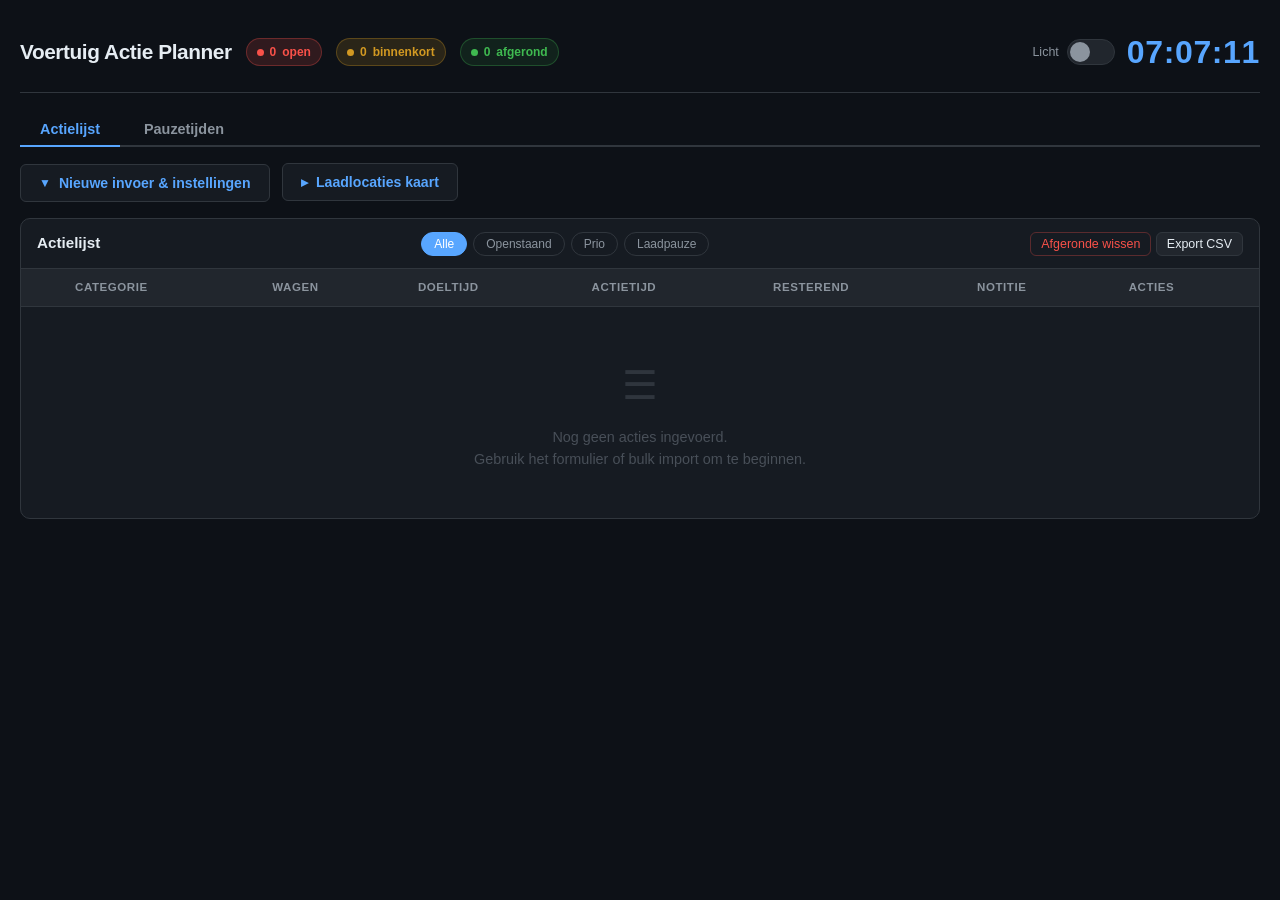
==== commit 53e2d74a: "feat: move meewegen-toggles out of tabs; wagon number clipboard copy - Add permanent .pt-weight-bar " ====
--- a/index.html
+++ b/index.html
@@ -1180,6 +1180,26 @@
             border-radius: var(--radius);
         }
         .pt-meewegen-label input { width: 13px; height: 13px; cursor: pointer; accent-color: var(--accent); }
+
+        /* Permanent weight-bar (always visible, outside accordion) */
+        .pt-weight-bar {
+            display: flex;
+            gap: 10px;
+            align-items: center;
+            padding: 5px 10px;
+            background: var(--surface-elevated);
+            border: 1px solid var(--border);
+            border-radius: var(--radius);
+            margin-bottom: 6px;
+            flex-wrap: wrap;
+        }
+        .pt-weight-bar .pt-meewegen-label {
+            font-size: 0.76rem;
+        }
+
+        /* Clickable wagon cell in pauzetijden table */
+        .td-wagon-pt { cursor: pointer; }
+        .td-wagon-pt:hover { color: var(--accent); background: rgba(59,130,246,0.07); }
 
 
             display: inline-flex;
@@ -1500,6 +1520,12 @@
                 </div>
             </div>
 
+            <!-- Always-visible: meewegen toggles -->
+            <div class="pt-weight-bar">
+                <label class="pt-meewegen-label"><input type="checkbox" id="ptPauzesEnabledCheck" checked onchange="ptTogglePauzesEnabled()"> Bestaande pauzes meewegen</label>
+                <label class="pt-meewegen-label"><input type="checkbox" id="ptCapacityEnabledCheck" checked onchange="ptToggleCapacityEnabled()"> Dagverloop meewegen</label>
+            </div>
+
             <!-- Panel: Pas data (run schedule) -->
             <div id="ptPanel-pasdata" class="pt-paste-area" style="display:none">
                 <textarea class="bulk-textarea" id="ptPasteText" style="min-height:130px" placeholder="Plak hier de platte tekst uit het roosterscherm of CSV-export.&#10;&#10;  • Roosterscherm (Schedule Editor):  Run  Voertuig  Uit  In  BreaksInfo&#10;  • CSV-export:  Type,Run,Vehicle,Out,In,Breaks Info"></textarea>
@@ -1513,7 +1539,6 @@
             <div id="ptPanel-pauzes" class="pt-paste-area" style="display:none">
                 <div class="pt-meewegen-row">
                     <p class="bulk-hint" style="margin:0">Plak het bestaande rooster: één regel per tijdvak, bijv. <code>12:00&nbsp;&nbsp;13</code>. Tabs of spaties; ook direct uit Excel plakken.</p>
-                    <label class="pt-meewegen-label"><input type="checkbox" id="ptPauzesEnabledCheck" checked onchange="ptTogglePauzesEnabled()"> Meewegen</label>
                 </div>
                 <textarea class="bulk-textarea" id="ptScheduleText" style="min-height:100px" placeholder="08:00  0&#10;08:30  0&#10;09:00  0&#10;09:30  1&#10;10:00  0&#10;..."></textarea>
                 <div class="bulk-actions" style="margin-top:8px">
@@ -1527,7 +1552,6 @@
             <div id="ptPanel-dagverloop" class="pt-paste-area" style="display:none">
                 <div class="pt-meewegen-row">
                     <p class="bulk-hint" style="margin:0">Plak de tabel: <code>tijdstip&nbsp;&nbsp;geplande_ritten&nbsp;&nbsp;bookings_maximum</code> per rij. Tabs of spaties; ook direct uit Excel. Tijdvakken met veel marge worden bevoordeeld.</p>
-                    <label class="pt-meewegen-label"><input type="checkbox" id="ptCapacityEnabledCheck" checked onchange="ptToggleCapacityEnabled()"> Meewegen</label>
                 </div>
                 <textarea class="bulk-textarea" id="ptCapacityText" style="min-height:100px" placeholder="06:00  12  14&#10;06:30  12  15&#10;07:00  22  24&#10;...&#10;&#10;Of kopieer direct uit Excel (kolommen: Tijd, Geplande ritten, Bookings Maximum)"></textarea>
                 <div class="bulk-actions" style="margin-top:8px">
@@ -2738,6 +2762,14 @@
         showToast('Rooster gewist', 'info');
     }
 
+    function ptCopyWagon(val) {
+        navigator.clipboard.writeText(String(val)).then(() => {
+            showToast(`Wagennummer ${val} gekopieerd`, 'success');
+        }).catch(() => {
+            showToast('Kopiëren mislukt', 'error');
+        });
+    }
+
     function ptToggleSpreading() {
         ptSpreadingEnabled = document.getElementById('ptSpreadToggle').checked;
         const hasData = (ptPauzesEnabled && ptScheduleData.size > 0) ||
@@ -3028,7 +3060,7 @@
             return `
                 <tr class="${row.needsAction ? 'pt-row-action' : ''}">
                     <td>${escapeHtml(row.Run)}</td>
-                    <td class="td-wagon">${vehicleDisplay}</td>
+                    <td class="${vehicleDisplay ? 'td-wagon td-wagon-pt' : 'td-wagon'}" ${vehicleDisplay ? `onclick="ptCopyWagon(${vehicleDisplay})" title="Klik om ${vehicleDisplay} te kopiëren"` : ''}>${vehicleDisplay}</td>
                     <td class="td-time">${escapeHtml(row.Out)}</td>
                     <td class="td-time">${escapeHtml(row.In)}</td>
                     <td class="pt-breaks-info" title="${escapeHtml(row.BreaksInfo)}">${escapeHtml(row.BreaksInfo) || '<span style="color:var(--text-muted);font-style:italic">leeg</span>'}</td>
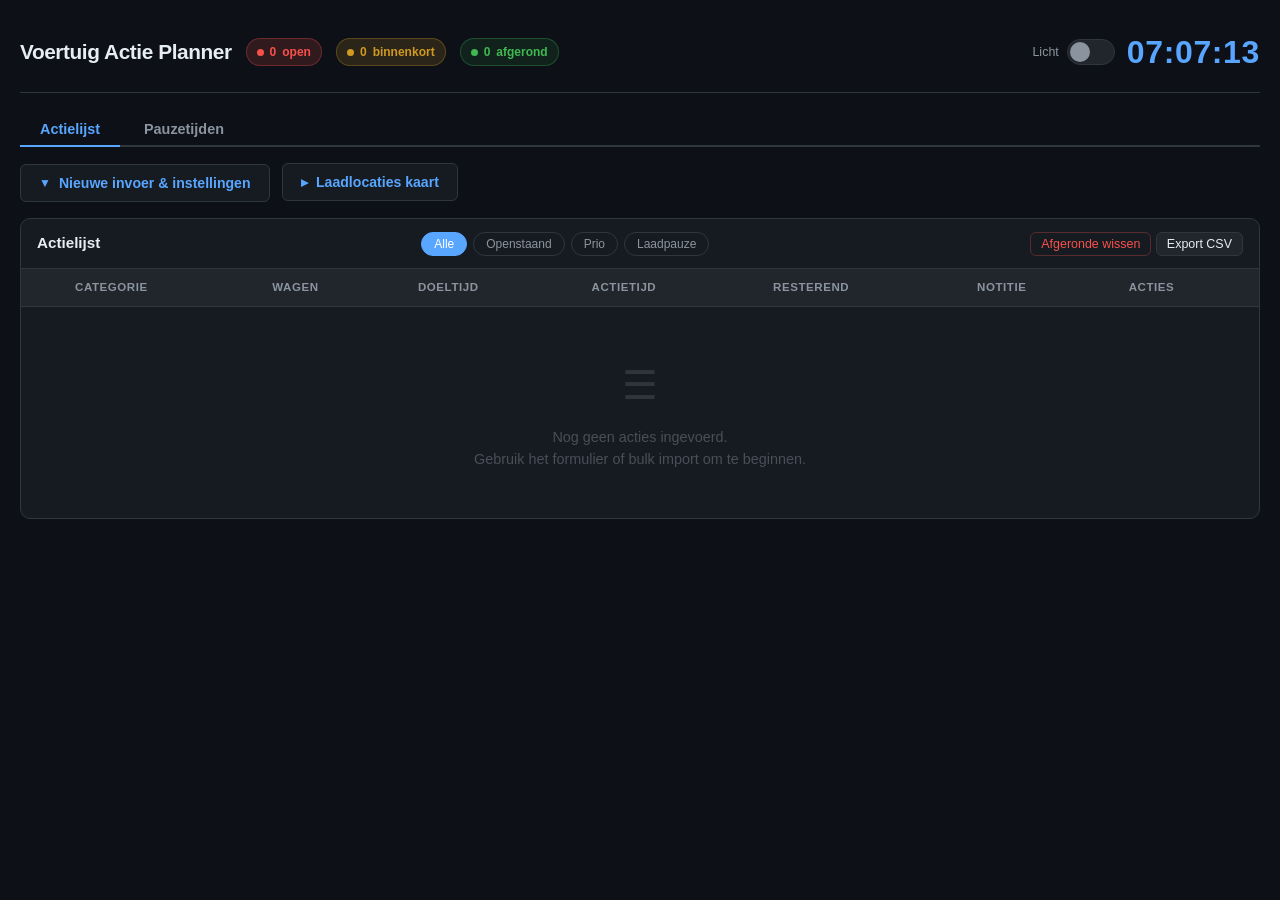
==== commit 70513543: "feat: verschuiven/inplannen actie column + filter tabs ## Wat is nieuw - Actie-kolom in de pauzetijd" ====
--- a/index.html
+++ b/index.html
@@ -1200,6 +1200,45 @@
         /* Clickable wagon cell in pauzetijden table */
         .td-wagon-pt { cursor: pointer; }
         .td-wagon-pt:hover { color: var(--accent); background: rgba(59,130,246,0.07); }
+
+        /* Actie column badges */
+        .pt-badge-inplannen {
+            display: inline-block;
+            padding: 2px 8px;
+            border-radius: 10px;
+            font-size: 0.7rem;
+            font-weight: 600;
+            background: rgba(59,130,246,0.12);
+            color: #3b82f6;
+            white-space: nowrap;
+        }
+        .pt-badge-verschuiven {
+            display: inline-block;
+            padding: 2px 8px;
+            border-radius: 10px;
+            font-size: 0.7rem;
+            font-weight: 600;
+            background: rgba(245,158,11,0.12);
+            color: #d97706;
+            white-space: nowrap;
+        }
+
+        /* Shift controls */
+        .pt-shift-cell { white-space: nowrap; vertical-align: middle; }
+        .pt-shift-ctrl { display: inline-flex; align-items: center; gap: 4px; margin-top: 3px; }
+        .pt-shift-btn {
+            background: none;
+            border: 1px solid var(--border);
+            border-radius: 4px;
+            color: var(--text-secondary);
+            cursor: pointer;
+            font-size: 0.68rem;
+            padding: 1px 5px;
+            line-height: 1.6;
+        }
+        .pt-shift-btn:hover { border-color: var(--accent); color: var(--accent); }
+        .pt-shift-time { font-size: 0.78rem; font-weight: 600; color: var(--text-primary); min-width: 36px; text-align: center; }
+        .pt-shift-delta { font-size: 0.68rem; color: var(--accent); }
 
 
             display: inline-flex;
@@ -1586,7 +1625,8 @@
                 <div class="table-header-bar">
                     <h2>Pauzetijden</h2>
                     <div class="table-filters">
-                        <button class="filter-btn pt-filter-btn active" data-filter="actie" onclick="ptSetFilter('actie')">Actie nodig</button>
+                        <button class="filter-btn pt-filter-btn active" data-filter="actie" onclick="ptSetFilter('actie')">Inplannen</button>
+                        <button class="filter-btn pt-filter-btn" data-filter="verschuiven" onclick="ptSetFilter('verschuiven')">Verschuiven</button>
                         <button class="filter-btn pt-filter-btn" data-filter="all" onclick="ptSetFilter('all')">Alle runs</button>
                     </div>
                 </div>
@@ -2377,6 +2417,7 @@
 
     function ptClear() {
         ptData = [];
+        ptBreakShifts.clear();
         ptSaveToStorage();
         ptRender();
         showToast('Pauzetijden data gewist', 'info');
@@ -2659,17 +2700,65 @@
     }
 
     function ptGetFiltered() {
-        if (ptFilter === 'actie') return ptData.filter(r => r.needsAction);
+        if (ptFilter === 'actie')       return ptData.filter(r => r.needsAction);
+        if (ptFilter === 'verschuiven') return ptData.filter(r => ptParseBreakTimeFromInfo(r.BreaksInfo) !== null);
         return ptData;
     }
 
     // ── Plan / Verdeling ──
     let ptScheduleData     = new Map(); // slotMins (multiples of 30) -> existing break count
     let ptCapacityData     = new Map(); // slotMins -> { gepland, maximum, marge }
+    let ptBreakShifts      = new Map(); // dataIdx -> delta in minutes (multiples of 30)
     let ptSpreadingEnabled = false;
     let ptPauzesEnabled    = true;  // whether existing break schedule weighs in spreading
     let ptCapacityEnabled  = true;  // whether dagverloop capacity weighs in spreading
     let ptActivePanel      = null;  // 'pasdata' | 'pauzes' | 'dagverloop' | null
+
+    // Parse first HH:MM found in a BreaksInfo string (e.g. "13:25[30m]" → 805)
+    function ptParseBreakTimeFromInfo(info) {
+        if (!info) return null;
+        const m = String(info).match(/\b(\d{1,2}):(\d{2})\b/);
+        if (!m) return null;
+        const h = parseInt(m[1], 10), min = parseInt(m[2], 10);
+        if (h > 23 || min > 59) return null;
+        return h * 60 + min;
+    }
+
+    // Effective schedule: ptScheduleData with ptBreakShifts applied on top
+    function ptGetEffectiveSchedule() {
+        const eff = new Map(ptScheduleData);
+        ptBreakShifts.forEach((delta, idx) => {
+            if (delta === 0) return;
+            const row = ptData[idx];
+            if (!row) return;
+            const origMins = ptParseBreakTimeFromInfo(row.BreaksInfo);
+            if (origMins === null) return;
+            const origSlot = Math.floor(origMins / 30) * 30;
+            const newSlot  = ((origSlot + delta) % 1440 + 1440) % 1440;
+            if (origSlot !== newSlot) {
+                eff.set(origSlot, Math.max(0, (eff.get(origSlot) ?? 0) - 1));
+                eff.set(newSlot, (eff.get(newSlot) ?? 0) + 1);
+            }
+        });
+        return eff;
+    }
+
+    // Shift an existing break by ±30 min and re-render
+    function ptShiftBreak(dataIdx, delta) {
+        const current = ptBreakShifts.get(dataIdx) ?? 0;
+        const next = current + delta;
+        if (next === 0) ptBreakShifts.delete(dataIdx);
+        else            ptBreakShifts.set(dataIdx, next);
+        ptRender();
+        ptRenderChart();
+    }
+
+    // Reset a shifted break back to 0
+    function ptResetShift(dataIdx) {
+        ptBreakShifts.delete(dataIdx);
+        ptRender();
+        ptRenderChart();
+    }
 
     const CAPACITY_WEIGHT  = 5; // marge / CAPACITY_WEIGHT = virtual break credit
 
@@ -2938,11 +3027,12 @@
         });
         if (vehicles.length === 0) return null;
 
-        // Working schedule: seed from existing breaks if pauzes is enabled
+        // Working schedule: seed from effective schedule (includes manual shift overrides)
+        const effectiveSched = ptGetEffectiveSchedule();
         const working = new Map();
         for (let m = 0; m < 1440; m += 30) working.set(m, 0);
         if (useSchedule) {
-            ptScheduleData.forEach((count, slot) => working.set(slot, count));
+            effectiveSched.forEach((count, slot) => working.set(slot, count));
         }
 
         // Primary sort: ideal time ASC
@@ -3021,6 +3111,7 @@
                 <th>45 min</th>
                 <th>Ideale pauzetijd</th>
                 ${showSuggested ? '<th title="Na verdeling over het bestaande rooster">Voorgestelde tijd</th>' : ''}
+                <th title="Inplannen = nog geen pauze, Verschuiven = bestaande pauze aanpassen">Actie</th>
             </tr>`;
         }
 
@@ -3057,6 +3148,30 @@
                 }
             }
 
+            // Actie cell: "Inplannen" for needsAction rows, "Verschuiven" for rows with a parseable break time
+            const existingBreakMins = ptParseBreakTimeFromInfo(row.BreaksInfo);
+            const currentShift      = ptBreakShifts.get(dataIdx) ?? 0;
+            let actieCell = '<td></td>';
+            if (row.needsAction) {
+                actieCell = `<td class="pt-shift-cell"><span class="pt-badge-inplannen">Inplannen</span></td>`;
+            } else if (existingBreakMins !== null) {
+                const shiftedMins = ((existingBreakMins + currentShift) % 1440 + 1440) % 1440;
+                const shiftedStr  = ptMinsToHHMM(shiftedMins);
+                const deltaLabel  = currentShift !== 0
+                    ? `<span class="pt-shift-delta">&nbsp;${currentShift > 0 ? '+' : ''}${currentShift}m</span>` : '';
+                const resetBtn    = currentShift !== 0
+                    ? `<button class="pt-shift-btn" onclick="ptResetShift(${dataIdx})" title="Reset naar origineel">↺</button>` : '';
+                actieCell = `<td class="pt-shift-cell">
+                    <span class="pt-badge-verschuiven">Verschuiven</span>
+                    <div class="pt-shift-ctrl">
+                        <button class="pt-shift-btn" onclick="ptShiftBreak(${dataIdx},-30)" title="30 min eerder">◀</button>
+                        <span class="pt-shift-time">${shiftedStr}</span>${deltaLabel}
+                        ${resetBtn}
+                        <button class="pt-shift-btn" onclick="ptShiftBreak(${dataIdx},30)" title="30 min later">▶</button>
+                    </div>
+                </td>`;
+            }
+
             return `
                 <tr class="${row.needsAction ? 'pt-row-action' : ''}">
                     <td>${escapeHtml(row.Run)}</td>
@@ -3070,6 +3185,7 @@
                     <td style="text-align:center">${row.recht45 ? '<span class="pt-ja">JA</span>' : ''}</td>
                     <td class="pt-ideaal">${idealStr}</td>
                     ${suggestedCell}
+                    ${actieCell}
                 </tr>
             `;
         }).join('');
@@ -3108,10 +3224,13 @@
             newBreaks.set(slotMins, (newBreaks.get(slotMins) ?? 0) + 1);
         });
 
+        // Use effective schedule (includes manual shift overrides) for chart bars
+        const chartSched = ptGetEffectiveSchedule();
+
         // Slot range: union of breaks + capacity data
         const hasCapBg = ptCapacityData.size > 0;
         const allSlots = new Set([
-            ...ptScheduleData.keys(), ...newBreaks.keys(),
+            ...chartSched.keys(), ...newBreaks.keys(),
             ...(hasCapBg ? ptCapacityData.keys() : [])
         ]);
 
@@ -3142,10 +3261,10 @@
 
         // Fixed y-axis: stable across ideaal/geadviseerd toggle (based on schedule max)
         let scheduleMax = 0;
-        ptScheduleData.forEach(c => { if (c > scheduleMax) scheduleMax = c; });
+        chartSched.forEach(c => { if (c > scheduleMax) scheduleMax = c; });
         let fixedMax = Math.max(20, Math.ceil(scheduleMax / 5) * 5);
         slots.forEach(s => {
-            const total = (ptScheduleData.get(s) ?? 0) + (newBreaks.get(s) ?? 0);
+            const total = (chartSched.get(s) ?? 0) + (newBreaks.get(s) ?? 0);
             if (total > fixedMax) fixedMax = Math.ceil(total / 5) * 5;
         });
 
@@ -3213,7 +3332,7 @@
         let xLabels = '';
         slots.forEach((s, i) => {
             const x          = padL + i * (barW + gap);
-            const existCount = ptScheduleData.get(s) ?? 0;
+            const existCount = chartSched.get(s) ?? 0;
             const newCount   = newBreaks.get(s) ?? 0;
             const cap        = ptCapacityData.get(s);
             const margeTip   = cap ? ` | marge: ${cap.marge} (${cap.gepland}/${cap.maximum})` : '';
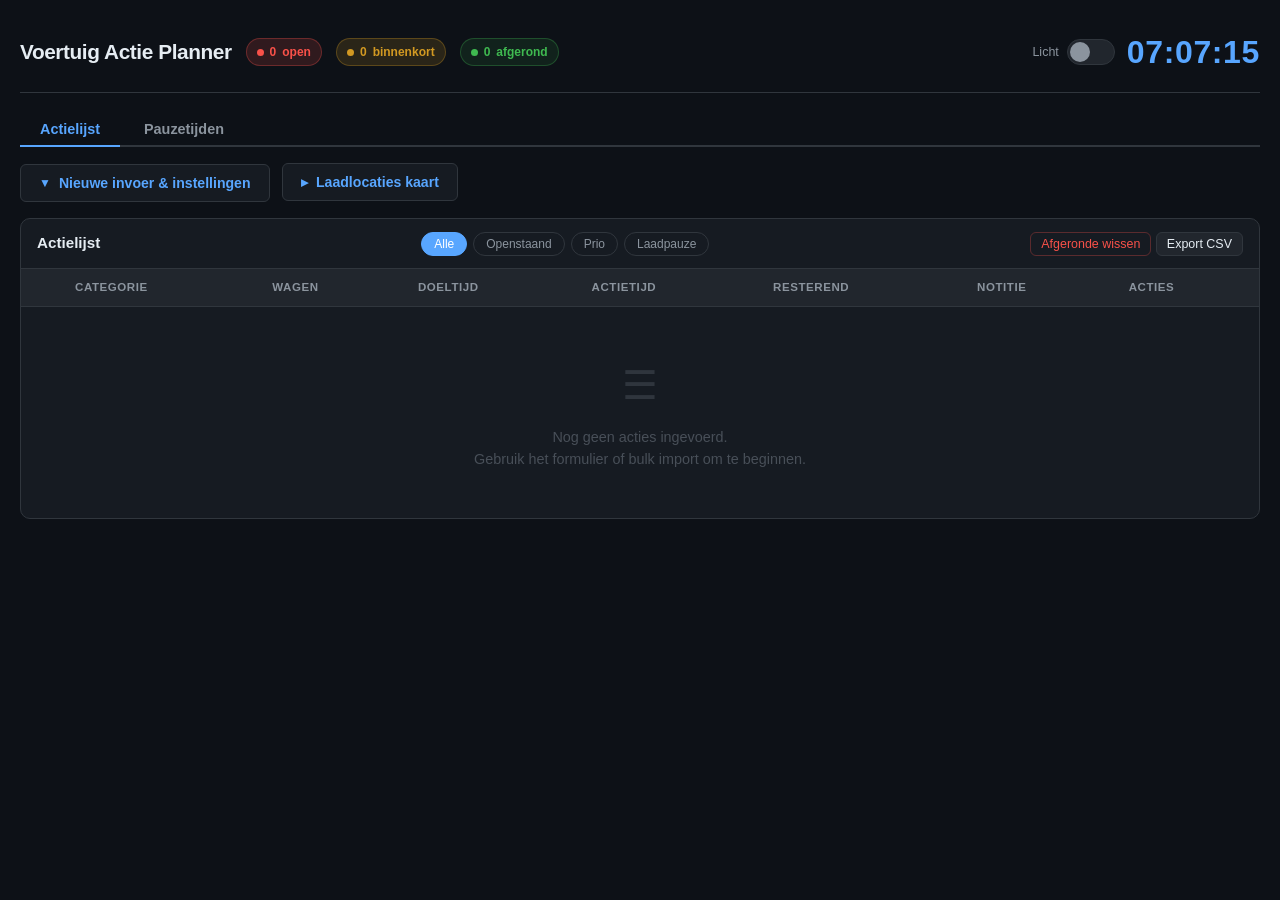
==== commit 72cf6518: "feat: Perfectie-knop met pauze-optimalisatie vs dagverloop ## Perfectie paneel - Knop "★ Perfectie" " ====
--- a/index.html
+++ b/index.html
@@ -1301,6 +1301,53 @@
             padding: 14px 16px 10px;
             margin-bottom: 14px;
         }
+
+        /* Perfectie panel — sits between chart and main table */
+        .pt-perfectie-wrap {
+            background: var(--bg-secondary);
+            border: 1px solid var(--border);
+            border-radius: var(--radius-lg);
+            padding: 14px 16px 12px;
+            margin-bottom: 14px;
+        }
+        .pt-perfectie-table {
+            width: 100%;
+            border-collapse: collapse;
+            font-size: 0.8rem;
+            margin-top: 6px;
+        }
+        .pt-perfectie-table th {
+            font-size: 0.72rem;
+            font-weight: 600;
+            color: var(--text-muted);
+            padding: 3px 8px 5px;
+            text-align: left;
+            border-bottom: 1px solid var(--border);
+            white-space: nowrap;
+        }
+        .pt-perfectie-table td {
+            padding: 5px 8px;
+            border-bottom: 1px solid rgba(48,54,61,0.4);
+            vertical-align: middle;
+        }
+        .pt-perfectie-table tbody tr:hover td { background: rgba(255,255,255,0.02); }
+        /* Shift indicators */
+        .pt-pf-none   { color: var(--text-muted); font-size: 0.75rem; }
+        .pt-pf-small  { color: #22c55e; font-weight: 700; }   /* ≤30 min */
+        .pt-pf-large  { color: #f97316; font-weight: 700; }   /* 60 min */
+        .pt-pf-new    { font-weight: 700; color: var(--text-primary); }
+        .pt-pf-dip    { font-size: 0.72rem; color: var(--text-muted); }
+        /* Summary bar below perfectie header */
+        .pt-pf-summary {
+            display: flex;
+            gap: 14px;
+            flex-wrap: wrap;
+            font-size: 0.78rem;
+            color: var(--text-muted);
+            margin-bottom: 6px;
+            padding: 4px 2px 0;
+        }
+        .pt-pf-summary b { color: var(--text-primary); }
 
         .pt-chart-header {
             display: flex;
@@ -1552,6 +1599,7 @@
                     <button class="btn btn-secondary pt-panel-btn" id="ptBtnPasdata"    onclick="ptTogglePanel('pasdata')">&#128203; Pas data</button>
                     <button class="btn btn-secondary pt-panel-btn" id="ptBtnPauzes"     onclick="ptTogglePanel('pauzes')">&#128203; Huidige pauzes</button>
                     <button class="btn btn-secondary pt-panel-btn" id="ptBtnDagverloop" onclick="ptTogglePanel('dagverloop')">&#128203; Dagverloop</button>
+                    <button class="btn btn-secondary btn-sm" id="ptBtnPerfectie" onclick="ptOpenPerfectie()" title="Bereken optimale pauze-spreiding op basis van dagverloop">&#9733; Perfectie</button>
                     <button class="btn btn-danger btn-sm" onclick="ptClear()">Wissen</button>
                 </div>
                 <div id="ptActionBadge" class="pt-badge-action pt-badge-zero">
@@ -1598,6 +1646,20 @@
                     <button class="btn btn-secondary btn-sm" onclick="ptClearCapacity()">Wissen</button>
                 </div>
                 <div id="ptCapacityStatus" style="margin-top:6px;font-size:0.78rem;color:var(--text-muted)"></div>
+            </div>
+
+            <!-- Perfectie Panel (hidden until button clicked) -->
+            <div class="pt-perfectie-wrap" id="ptPerfectieWrap" style="display:none">
+                <div class="pt-chart-header">
+                    <span class="pt-chart-title">&#9733; Perfectie &mdash; pauze-optimalisatie vs dagverloop</span>
+                    <div style="display:flex;gap:8px;align-items:center;flex-wrap:wrap">
+                        <button class="btn btn-primary btn-sm" onclick="ptApplyPerfectie()">Toepassen</button>
+                        <button class="btn btn-secondary btn-sm" onclick="ptClearAllShifts()">Shifts wissen</button>
+                        <button class="btn btn-secondary btn-sm" onclick="ptClosePerfectie()">Sluiten</button>
+                    </div>
+                </div>
+                <div id="ptPerfectieSummary" class="pt-pf-summary"></div>
+                <div id="ptPerfectieContent" style="overflow-x:auto"></div>
             </div>
 
             <!-- Chart Panel -->
@@ -3078,6 +3140,214 @@
         return result;
     }
 
+    // ── Perfectie optimalisatie ──
+    //
+    // Doel: voor elke rit met een bestaande pauze (BreaksInfo bevat HH:MM) het beste
+    // 30-min tijdvak vinden dat de booking-dip in het dagverloop opvult.
+    //
+    // Kandidaat-verschuivingen t.o.v. huidige pauzetijd: -30, 0, +30, +60 min.
+    // Harde beperking: resultaat mag max 60 min van idealePauzetijdMins afwijken.
+    // Voorkeur: ≤ 30 min afwijking van ideaal.
+    //
+    // Score (hoger = beter):
+    //   + dipVoordeel   → lagere gepland t.o.v. dagtop = grotere dip = goede pauzeplek
+    //   − bezettingBoete → andere pauzes in hetzelfde slot willen we vermijden
+    //   − verschuifBoete  → kleine verschuiving verdient voorkeur
+    //   − ideaalBoete   → dichter bij ideaaltijd is beter
+
+    let ptPerfectieResults = [];
+
+    function ptComputePerfectie() {
+        // Normalisation: find peak gepland across the day
+        let maxGepland = 1;
+        ptCapacityData.forEach(c => { if (c.gepland > maxGepland) maxGepland = c.gepland; });
+        const hasCapacity = ptCapacityData.size > 0;
+
+        // Collect rows that have a parseable break time
+        const shiftable = [];
+        ptData.forEach((row, idx) => {
+            const t = ptParseBreakTimeFromInfo(row.BreaksInfo);
+            if (t === null) return;
+            shiftable.push({ row, idx, currentBreakMins: t });
+        });
+        if (shiftable.length === 0) return [];
+
+        // Sort by current break time so earlier breaks get first pick on slots
+        shiftable.sort((a, b) => a.currentBreakMins - b.currentBreakMins);
+
+        // Working occupancy: start from ptScheduleData, but remove the existing
+        // contributions of each shiftable break (we'll re-assign them below).
+        const workingOcc = new Map(ptScheduleData);
+        shiftable.forEach(({ currentBreakMins }) => {
+            const slot = Math.floor(currentBreakMins / 30) * 30;
+            workingOcc.set(slot, Math.max(0, (workingOcc.get(slot) ?? 0) - 1));
+        });
+
+        const CANDIDATES = [-30, 0, 30, 60]; // deltas from current break time (min)
+
+        const results = [];
+        shiftable.forEach(({ row, idx, currentBreakMins }) => {
+            const idealMins = row.idealePauzetijdMins;
+
+            let bestDelta = 0;
+            let bestScore = -Infinity;
+
+            CANDIDATES.forEach(delta => {
+                const newMins = ((currentBreakMins + delta) % 1440 + 1440) % 1440;
+                const newSlot = Math.floor(newMins / 30) * 30;
+
+                // Hard constraint: max 60 min from ideal time
+                if (idealMins !== null) {
+                    let dist = Math.abs(newMins - idealMins);
+                    if (dist > 720) dist = 1440 - dist; // midnight wrap
+                    if (dist > 60) return;
+                }
+
+                // Booking-dip benefit: lower gepland relative to day peak = bigger dip
+                let dipVoordeel = 0;
+                if (hasCapacity) {
+                    const cap = ptCapacityData.get(newSlot);
+                    if (cap) dipVoordeel = ((maxGepland - cap.gepland) / maxGepland) * 100;
+                }
+
+                // Occupancy penalty: avoid piling breaks in the same slot
+                const occ = workingOcc.get(newSlot) ?? 0;
+                const bezettingBoete = occ * 25;
+
+                // Shift penalty: prefer smaller changes (60 min costs more than 30)
+                const verschuifBoete = Math.abs(delta) * 0.6;
+
+                // Ideal-proximity penalty: prefer staying close to ideal time
+                let ideaalBoete = 0;
+                if (idealMins !== null) {
+                    let dist = Math.abs(newMins - idealMins);
+                    if (dist > 720) dist = 1440 - dist;
+                    ideaalBoete = dist * 0.4;
+                }
+
+                const score = dipVoordeel - bezettingBoete - verschuifBoete - ideaalBoete;
+                if (score > bestScore) { bestScore = score; bestDelta = delta; }
+            });
+
+            const newBreakMins = ((currentBreakMins + bestDelta) % 1440 + 1440) % 1440;
+            const newSlot      = Math.floor(newBreakMins / 30) * 30;
+            workingOcc.set(newSlot, (workingOcc.get(newSlot) ?? 0) + 1);
+
+            results.push({
+                dataIdx: idx, row, currentBreakMins,
+                idealMins, suggestedDelta: bestDelta, newBreakMins, score: bestScore
+            });
+        });
+
+        return results;
+    }
+
+    function ptOpenPerfectie() {
+        ptPerfectieResults = ptComputePerfectie();
+        document.getElementById('ptPerfectieWrap').style.display = 'block';
+        ptRenderPerfectieTable();
+    }
+
+    function ptClosePerfectie() {
+        document.getElementById('ptPerfectieWrap').style.display = 'none';
+    }
+
+    function ptClearAllShifts() {
+        ptBreakShifts.clear();
+        ptRender();
+        ptRenderChart();
+        if (document.getElementById('ptPerfectieWrap').style.display !== 'none') {
+            ptPerfectieResults = ptComputePerfectie();
+            ptRenderPerfectieTable();
+        }
+        showToast('Alle pauze-verschuivingen gewist', 'info');
+    }
+
+    function ptApplyPerfectie() {
+        ptBreakShifts.clear();
+        ptPerfectieResults.forEach(r => {
+            if (r.suggestedDelta !== 0) ptBreakShifts.set(r.dataIdx, r.suggestedDelta);
+        });
+        ptRender();
+        ptRenderChart();
+        const n = ptPerfectieResults.filter(r => r.suggestedDelta !== 0).length;
+        showToast(`${n} pauze${n !== 1 ? 's' : ''} verschoven`, 'success');
+    }
+
+    function ptRenderPerfectieTable() {
+        const content = document.getElementById('ptPerfectieContent');
+        const summary = document.getElementById('ptPerfectieSummary');
+        if (!content) return;
+
+        if (ptPerfectieResults.length === 0) {
+            if (summary) summary.innerHTML = '';
+            content.innerHTML = '<div class="pt-chart-empty" style="padding:16px 0">Laad huidige pauzes (en eventueel dagverloop) om de optimalisatie te berekenen.</div>';
+            return;
+        }
+
+        const shifted   = ptPerfectieResults.filter(r => r.suggestedDelta !== 0);
+        const sh30      = shifted.filter(r => Math.abs(r.suggestedDelta) <= 30).length;
+        const sh60      = shifted.filter(r => Math.abs(r.suggestedDelta) > 30).length;
+        const unchanged = ptPerfectieResults.length - shifted.length;
+
+        if (summary) summary.innerHTML =
+            `<span><b>${ptPerfectieResults.length}</b> bestaande pauzes</span>` +
+            `<span><b class="pt-pf-small">${sh30}</b> verschoven ≤&nbsp;30&nbsp;min</span>` +
+            `<span><b class="pt-pf-large">${sh60}</b> verschoven 60&nbsp;min</span>` +
+            `<span><b>${unchanged}</b> ongewijzigd</span>`;
+
+        const tbody = ptPerfectieResults.map(r => {
+            const veh     = r.row.Vehicle !== null && !isNaN(r.row.Vehicle) ? r.row.Vehicle : '';
+            const curStr  = ptMinsToHHMM(r.currentBreakMins);
+            const newStr  = ptMinsToHHMM(r.newBreakMins);
+            const ideStr  = r.idealMins !== null ? ptMinsToHHMM(r.idealMins) : '—';
+            const d       = r.suggestedDelta;
+
+            let shiftCls, shiftLbl;
+            if (d === 0)            { shiftCls = 'pt-pf-none';  shiftLbl = '—'; }
+            else if (Math.abs(d) <= 30) { shiftCls = 'pt-pf-small'; shiftLbl = `${d > 0 ? '+' : ''}${d}m`; }
+            else                    { shiftCls = 'pt-pf-large'; shiftLbl = `${d > 0 ? '+' : ''}${d}m`; }
+
+            const newSlot = Math.floor(r.newBreakMins / 30) * 30;
+            const cap     = ptCapacityData.get(newSlot);
+            const dipCell = cap
+                ? `<span class="pt-pf-dip">${cap.gepland} ritten &nbsp;|&nbsp; marge ${cap.marge}</span>`
+                : '<span class="pt-pf-dip">—</span>';
+
+            const newCell = d !== 0
+                ? `<span class="pt-pf-new">${newStr}</span>`
+                : `<span class="pt-pf-none">${curStr}</span>`;
+
+            // Distance from ideal (shown for context when ≥ 30 min)
+            let ideaalDist = '';
+            if (r.idealMins !== null && d !== 0) {
+                let dist = Math.abs(r.newBreakMins - r.idealMins);
+                if (dist > 720) dist = 1440 - dist;
+                if (dist >= 30) ideaalDist = `<span class="pt-pf-dip" style="margin-left:4px">(${dist}m v ideaal)</span>`;
+            }
+
+            return `<tr>
+                <td>${escapeHtml(r.row.Run)}</td>
+                <td style="font-weight:700">${veh}</td>
+                <td>${curStr}</td>
+                <td style="color:var(--text-muted)">${ideStr}</td>
+                <td class="${shiftCls}">${shiftLbl}</td>
+                <td>${newCell}${ideaalDist}</td>
+                <td>${dipCell}</td>
+            </tr>`;
+        }).join('');
+
+        content.innerHTML = `<table class="pt-perfectie-table">
+            <thead><tr>
+                <th>Run</th><th>Wagen</th>
+                <th>Huidige pauze</th><th>Ideaal</th>
+                <th>Shift</th><th>Nieuwe tijd</th>
+                <th>Dagverloop op nieuw slot</th>
+            </tr></thead>
+            <tbody>${tbody}</tbody>
+        </table>`;
+    }
+
     // ── Render ──
     function ptRender() {
         const thead = document.getElementById('ptTableHead');
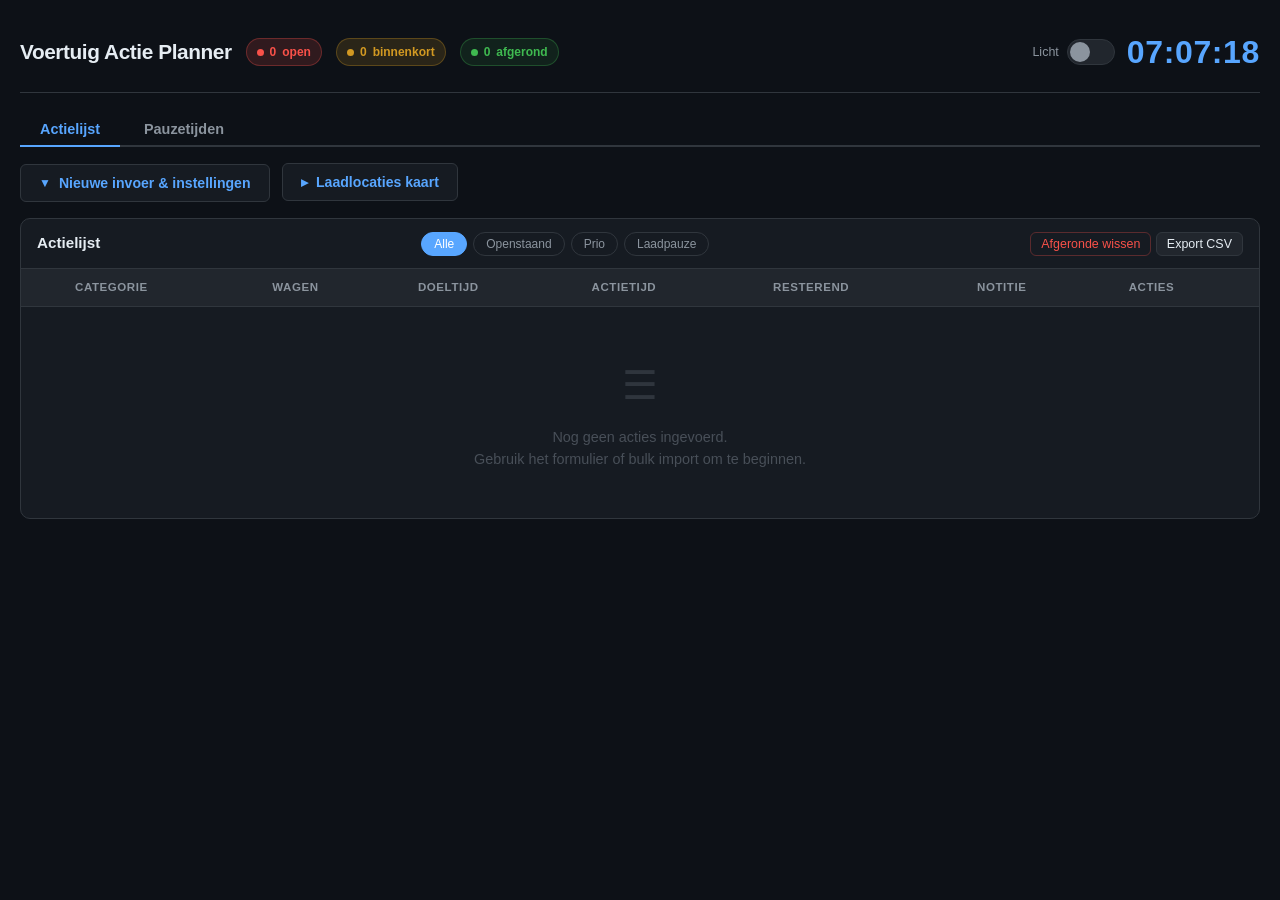
==== commit d4b03f47: "feat: Alles wissen knop met bevestiging-popup - Knop "🗑 Alles wissen" toegevoegd in de importbalk - " ====
--- a/index.html
+++ b/index.html
@@ -1601,6 +1601,7 @@
                     <button class="btn btn-secondary pt-panel-btn" id="ptBtnDagverloop" onclick="ptTogglePanel('dagverloop')">&#128203; Dagverloop</button>
                     <button class="btn btn-secondary btn-sm" id="ptBtnPerfectie" onclick="ptOpenPerfectie()" title="Bereken optimale pauze-spreiding op basis van dagverloop">&#9733; Perfectie</button>
                     <button class="btn btn-danger btn-sm" onclick="ptClear()">Wissen</button>
+                    <button class="btn btn-danger btn-sm" onclick="ptConfirmClearAll()" title="Wis alle geïmporteerde data">&#128465; Alles wissen</button>
                 </div>
                 <div id="ptActionBadge" class="pt-badge-action pt-badge-zero">
                     <span>&#9210;</span> <span id="ptActionCount">0</span> actie nodig
@@ -1732,6 +1733,22 @@
             <div class="modal-actions">
                 <button class="btn btn-secondary btn-sm" onclick="closeEditModal()">Annuleren</button>
                 <button class="btn btn-primary btn-sm" onclick="saveEditModal()">Opslaan</button>
+            </div>
+        </div>
+    </div>
+
+    <!-- Confirm: alles wissen -->
+    <div class="modal-overlay" id="ptClearAllModal" onclick="ptCancelClearAll(event)">
+        <div class="modal" onclick="event.stopPropagation()" style="max-width:380px">
+            <div class="modal-title" style="color:var(--error,#f85149)">&#9888; Alles wissen?</div>
+            <p style="margin:12px 0 18px;font-size:0.88rem;color:var(--text-secondary);line-height:1.55">
+                Dit wist <strong>alle</strong> geïmporteerde data:<br>
+                pas&nbsp;data, huidige&nbsp;pauzes, dagverloop, handmatige&nbsp;verschuivingen en perfectie&nbsp;suggesties.<br><br>
+                <span style="color:var(--text-muted);font-size:0.8rem">Opgeslagen data in de browser wordt ook verwijderd.</span>
+            </p>
+            <div class="modal-actions">
+                <button class="btn btn-secondary btn-sm" onclick="ptCancelClearAll()">Annuleren</button>
+                <button class="btn btn-danger btn-sm" onclick="ptClearAll()">Ja, alles wissen</button>
             </div>
         </div>
     </div>
@@ -2485,6 +2502,58 @@
         showToast('Pauzetijden data gewist', 'info');
     }
 
+    function ptConfirmClearAll() {
+        document.getElementById('ptClearAllModal').classList.add('open');
+    }
+
+    function ptCancelClearAll(e) {
+        if (e && e.target !== document.getElementById('ptClearAllModal')) return;
+        document.getElementById('ptClearAllModal').classList.remove('open');
+    }
+
+    function ptClearAll() {
+        document.getElementById('ptClearAllModal').classList.remove('open');
+
+        // Data
+        ptData = [];
+        ptScheduleData = new Map();
+        ptCapacityData = new Map();
+        ptBreakShifts.clear();
+        ptPerfectieResults = [];
+
+        // localStorage
+        localStorage.removeItem(PT_STORAGE_KEY);
+        localStorage.removeItem(PT_STORAGE_KEY + '-plan');
+        localStorage.removeItem('voertuig-actie-planner-pauzetijden-capacity');
+
+        // Textareas + status labels
+        ['ptPasteText', 'ptScheduleText', 'ptCapacityText'].forEach(id => {
+            const el = document.getElementById(id);
+            if (el) el.value = '';
+        });
+        ['ptScheduleStatus', 'ptCapacityStatus'].forEach(id => {
+            const el = document.getElementById(id);
+            if (el) el.textContent = '';
+        });
+
+        // Button loaded-state indicators
+        ptSetBtnLoaded('pasdata',    false);
+        ptSetBtnLoaded('pauzes',     false);
+        ptSetBtnLoaded('dagverloop', false);
+
+        // Reset spreading toggle
+        ptSpreadingEnabled = false;
+        const tog = document.getElementById('ptSpreadToggle');
+        if (tog) tog.checked = false;
+
+        // Close any open panel + perfectie
+        if (ptActivePanel) ptTogglePanel(ptActivePanel);
+        ptClosePerfectie();
+
+        ptRender();
+        showToast('Alle data gewist', 'info');
+    }
+
     // ── CSV Parsing ──
     function ptParseCSVLine(line) {
         const result = [];
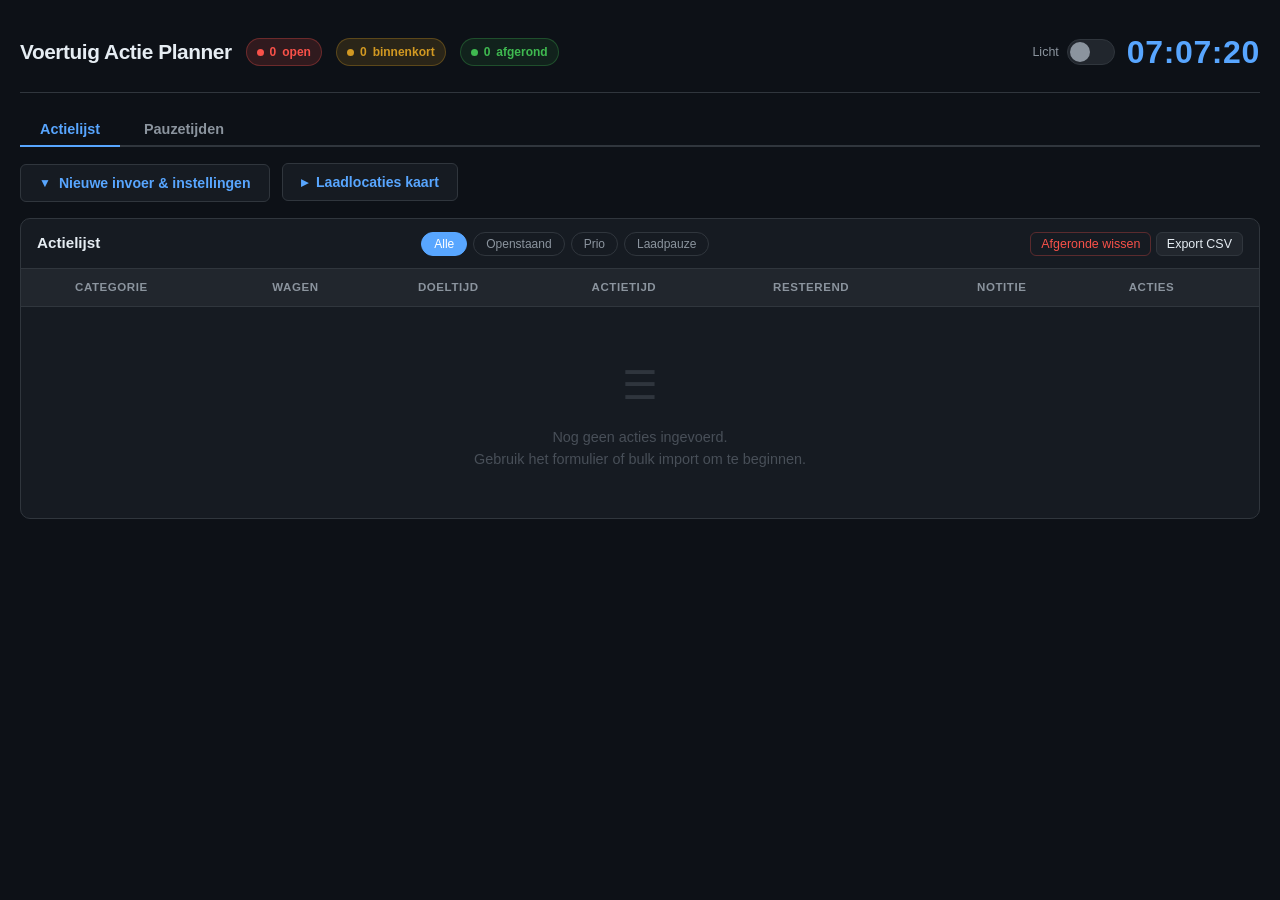
==== commit 833690c0: "remove: Perfectie feature volledig verwijderd - Knop "★ Perfectie" verwijderd uit importbalk - Panee" ====
--- a/index.html
+++ b/index.html
@@ -1301,53 +1301,6 @@
             padding: 14px 16px 10px;
             margin-bottom: 14px;
         }
-
-        /* Perfectie panel — sits between chart and main table */
-        .pt-perfectie-wrap {
-            background: var(--bg-secondary);
-            border: 1px solid var(--border);
-            border-radius: var(--radius-lg);
-            padding: 14px 16px 12px;
-            margin-bottom: 14px;
-        }
-        .pt-perfectie-table {
-            width: 100%;
-            border-collapse: collapse;
-            font-size: 0.8rem;
-            margin-top: 6px;
-        }
-        .pt-perfectie-table th {
-            font-size: 0.72rem;
-            font-weight: 600;
-            color: var(--text-muted);
-            padding: 3px 8px 5px;
-            text-align: left;
-            border-bottom: 1px solid var(--border);
-            white-space: nowrap;
-        }
-        .pt-perfectie-table td {
-            padding: 5px 8px;
-            border-bottom: 1px solid rgba(48,54,61,0.4);
-            vertical-align: middle;
-        }
-        .pt-perfectie-table tbody tr:hover td { background: rgba(255,255,255,0.02); }
-        /* Shift indicators */
-        .pt-pf-none   { color: var(--text-muted); font-size: 0.75rem; }
-        .pt-pf-small  { color: #22c55e; font-weight: 700; }   /* ≤30 min */
-        .pt-pf-large  { color: #f97316; font-weight: 700; }   /* 60 min */
-        .pt-pf-new    { font-weight: 700; color: var(--text-primary); }
-        .pt-pf-dip    { font-size: 0.72rem; color: var(--text-muted); }
-        /* Summary bar below perfectie header */
-        .pt-pf-summary {
-            display: flex;
-            gap: 14px;
-            flex-wrap: wrap;
-            font-size: 0.78rem;
-            color: var(--text-muted);
-            margin-bottom: 6px;
-            padding: 4px 2px 0;
-        }
-        .pt-pf-summary b { color: var(--text-primary); }
 
         .pt-chart-header {
             display: flex;
@@ -1599,7 +1552,6 @@
                     <button class="btn btn-secondary pt-panel-btn" id="ptBtnPasdata"    onclick="ptTogglePanel('pasdata')">&#128203; Pas data</button>
                     <button class="btn btn-secondary pt-panel-btn" id="ptBtnPauzes"     onclick="ptTogglePanel('pauzes')">&#128203; Huidige pauzes</button>
                     <button class="btn btn-secondary pt-panel-btn" id="ptBtnDagverloop" onclick="ptTogglePanel('dagverloop')">&#128203; Dagverloop</button>
-                    <button class="btn btn-secondary btn-sm" id="ptBtnPerfectie" onclick="ptOpenPerfectie()" title="Bereken optimale pauze-spreiding op basis van dagverloop">&#9733; Perfectie</button>
                     <button class="btn btn-danger btn-sm" onclick="ptClear()">Wissen</button>
                     <button class="btn btn-danger btn-sm" onclick="ptConfirmClearAll()" title="Wis alle geïmporteerde data">&#128465; Alles wissen</button>
                 </div>
@@ -1647,20 +1599,6 @@
                     <button class="btn btn-secondary btn-sm" onclick="ptClearCapacity()">Wissen</button>
                 </div>
                 <div id="ptCapacityStatus" style="margin-top:6px;font-size:0.78rem;color:var(--text-muted)"></div>
-            </div>
-
-            <!-- Perfectie Panel (hidden until button clicked) -->
-            <div class="pt-perfectie-wrap" id="ptPerfectieWrap" style="display:none">
-                <div class="pt-chart-header">
-                    <span class="pt-chart-title">&#9733; Perfectie &mdash; pauze-optimalisatie vs dagverloop</span>
-                    <div style="display:flex;gap:8px;align-items:center;flex-wrap:wrap">
-                        <button class="btn btn-primary btn-sm" onclick="ptApplyPerfectie()">Toepassen</button>
-                        <button class="btn btn-secondary btn-sm" onclick="ptClearAllShifts()">Shifts wissen</button>
-                        <button class="btn btn-secondary btn-sm" onclick="ptClosePerfectie()">Sluiten</button>
-                    </div>
-                </div>
-                <div id="ptPerfectieSummary" class="pt-pf-summary"></div>
-                <div id="ptPerfectieContent" style="overflow-x:auto"></div>
             </div>
 
             <!-- Chart Panel -->
@@ -2519,7 +2457,6 @@
         ptScheduleData = new Map();
         ptCapacityData = new Map();
         ptBreakShifts.clear();
-        ptPerfectieResults = [];
 
         // localStorage
         localStorage.removeItem(PT_STORAGE_KEY);
@@ -2546,9 +2483,8 @@
         const tog = document.getElementById('ptSpreadToggle');
         if (tog) tog.checked = false;
 
-        // Close any open panel + perfectie
+        // Close any open panel
         if (ptActivePanel) ptTogglePanel(ptActivePanel);
-        ptClosePerfectie();
 
         ptRender();
         showToast('Alle data gewist', 'info');
@@ -3209,213 +3145,6 @@
         return result;
     }
 
-    // ── Perfectie optimalisatie ──
-    //
-    // Doel: voor elke rit met een bestaande pauze (BreaksInfo bevat HH:MM) het beste
-    // 30-min tijdvak vinden dat de booking-dip in het dagverloop opvult.
-    //
-    // Kandidaat-verschuivingen t.o.v. huidige pauzetijd: -30, 0, +30, +60 min.
-    // Harde beperking: resultaat mag max 60 min van idealePauzetijdMins afwijken.
-    // Voorkeur: ≤ 30 min afwijking van ideaal.
-    //
-    // Score (hoger = beter):
-    //   + dipVoordeel   → lagere gepland t.o.v. dagtop = grotere dip = goede pauzeplek
-    //   − bezettingBoete → andere pauzes in hetzelfde slot willen we vermijden
-    //   − verschuifBoete  → kleine verschuiving verdient voorkeur
-    //   − ideaalBoete   → dichter bij ideaaltijd is beter
-
-    let ptPerfectieResults = [];
-
-    function ptComputePerfectie() {
-        // Normalisation: find peak gepland across the day
-        let maxGepland = 1;
-        ptCapacityData.forEach(c => { if (c.gepland > maxGepland) maxGepland = c.gepland; });
-        const hasCapacity = ptCapacityData.size > 0;
-
-        // Collect rows that have a parseable break time
-        const shiftable = [];
-        ptData.forEach((row, idx) => {
-            const t = ptParseBreakTimeFromInfo(row.BreaksInfo);
-            if (t === null) return;
-            shiftable.push({ row, idx, currentBreakMins: t });
-        });
-        if (shiftable.length === 0) return [];
-
-        // Sort by current break time so earlier breaks get first pick on slots
-        shiftable.sort((a, b) => a.currentBreakMins - b.currentBreakMins);
-
-        // Working occupancy: start from ptScheduleData, but remove the existing
-        // contributions of each shiftable break (we'll re-assign them below).
-        const workingOcc = new Map(ptScheduleData);
-        shiftable.forEach(({ currentBreakMins }) => {
-            const slot = Math.floor(currentBreakMins / 30) * 30;
-            workingOcc.set(slot, Math.max(0, (workingOcc.get(slot) ?? 0) - 1));
-        });
-
-        const CANDIDATES = [-30, 0, 30, 60]; // deltas from current break time (min)
-
-        const results = [];
-        shiftable.forEach(({ row, idx, currentBreakMins }) => {
-            const idealMins = row.idealePauzetijdMins;
-
-            let bestDelta = 0;
-            let bestScore = -Infinity;
-
-            CANDIDATES.forEach(delta => {
-                const newMins = ((currentBreakMins + delta) % 1440 + 1440) % 1440;
-                const newSlot = Math.floor(newMins / 30) * 30;
-
-                // Hard constraint: max 60 min from ideal time
-                if (idealMins !== null) {
-                    let dist = Math.abs(newMins - idealMins);
-                    if (dist > 720) dist = 1440 - dist; // midnight wrap
-                    if (dist > 60) return;
-                }
-
-                // Booking-dip benefit: lower gepland relative to day peak = bigger dip
-                let dipVoordeel = 0;
-                if (hasCapacity) {
-                    const cap = ptCapacityData.get(newSlot);
-                    if (cap) dipVoordeel = ((maxGepland - cap.gepland) / maxGepland) * 100;
-                }
-
-                // Occupancy penalty: avoid piling breaks in the same slot
-                const occ = workingOcc.get(newSlot) ?? 0;
-                const bezettingBoete = occ * 25;
-
-                // Shift penalty: prefer smaller changes (60 min costs more than 30)
-                const verschuifBoete = Math.abs(delta) * 0.6;
-
-                // Ideal-proximity penalty: prefer staying close to ideal time
-                let ideaalBoete = 0;
-                if (idealMins !== null) {
-                    let dist = Math.abs(newMins - idealMins);
-                    if (dist > 720) dist = 1440 - dist;
-                    ideaalBoete = dist * 0.4;
-                }
-
-                const score = dipVoordeel - bezettingBoete - verschuifBoete - ideaalBoete;
-                if (score > bestScore) { bestScore = score; bestDelta = delta; }
-            });
-
-            const newBreakMins = ((currentBreakMins + bestDelta) % 1440 + 1440) % 1440;
-            const newSlot      = Math.floor(newBreakMins / 30) * 30;
-            workingOcc.set(newSlot, (workingOcc.get(newSlot) ?? 0) + 1);
-
-            results.push({
-                dataIdx: idx, row, currentBreakMins,
-                idealMins, suggestedDelta: bestDelta, newBreakMins, score: bestScore
-            });
-        });
-
-        return results;
-    }
-
-    function ptOpenPerfectie() {
-        ptPerfectieResults = ptComputePerfectie();
-        document.getElementById('ptPerfectieWrap').style.display = 'block';
-        ptRenderPerfectieTable();
-    }
-
-    function ptClosePerfectie() {
-        document.getElementById('ptPerfectieWrap').style.display = 'none';
-    }
-
-    function ptClearAllShifts() {
-        ptBreakShifts.clear();
-        ptRender();
-        ptRenderChart();
-        if (document.getElementById('ptPerfectieWrap').style.display !== 'none') {
-            ptPerfectieResults = ptComputePerfectie();
-            ptRenderPerfectieTable();
-        }
-        showToast('Alle pauze-verschuivingen gewist', 'info');
-    }
-
-    function ptApplyPerfectie() {
-        ptBreakShifts.clear();
-        ptPerfectieResults.forEach(r => {
-            if (r.suggestedDelta !== 0) ptBreakShifts.set(r.dataIdx, r.suggestedDelta);
-        });
-        ptRender();
-        ptRenderChart();
-        const n = ptPerfectieResults.filter(r => r.suggestedDelta !== 0).length;
-        showToast(`${n} pauze${n !== 1 ? 's' : ''} verschoven`, 'success');
-    }
-
-    function ptRenderPerfectieTable() {
-        const content = document.getElementById('ptPerfectieContent');
-        const summary = document.getElementById('ptPerfectieSummary');
-        if (!content) return;
-
-        if (ptPerfectieResults.length === 0) {
-            if (summary) summary.innerHTML = '';
-            content.innerHTML = '<div class="pt-chart-empty" style="padding:16px 0">Laad huidige pauzes (en eventueel dagverloop) om de optimalisatie te berekenen.</div>';
-            return;
-        }
-
-        const shifted   = ptPerfectieResults.filter(r => r.suggestedDelta !== 0);
-        const sh30      = shifted.filter(r => Math.abs(r.suggestedDelta) <= 30).length;
-        const sh60      = shifted.filter(r => Math.abs(r.suggestedDelta) > 30).length;
-        const unchanged = ptPerfectieResults.length - shifted.length;
-
-        if (summary) summary.innerHTML =
-            `<span><b>${ptPerfectieResults.length}</b> bestaande pauzes</span>` +
-            `<span><b class="pt-pf-small">${sh30}</b> verschoven ≤&nbsp;30&nbsp;min</span>` +
-            `<span><b class="pt-pf-large">${sh60}</b> verschoven 60&nbsp;min</span>` +
-            `<span><b>${unchanged}</b> ongewijzigd</span>`;
-
-        const tbody = ptPerfectieResults.map(r => {
-            const veh     = r.row.Vehicle !== null && !isNaN(r.row.Vehicle) ? r.row.Vehicle : '';
-            const curStr  = ptMinsToHHMM(r.currentBreakMins);
-            const newStr  = ptMinsToHHMM(r.newBreakMins);
-            const ideStr  = r.idealMins !== null ? ptMinsToHHMM(r.idealMins) : '—';
-            const d       = r.suggestedDelta;
-
-            let shiftCls, shiftLbl;
-            if (d === 0)            { shiftCls = 'pt-pf-none';  shiftLbl = '—'; }
-            else if (Math.abs(d) <= 30) { shiftCls = 'pt-pf-small'; shiftLbl = `${d > 0 ? '+' : ''}${d}m`; }
-            else                    { shiftCls = 'pt-pf-large'; shiftLbl = `${d > 0 ? '+' : ''}${d}m`; }
-
-            const newSlot = Math.floor(r.newBreakMins / 30) * 30;
-            const cap     = ptCapacityData.get(newSlot);
-            const dipCell = cap
-                ? `<span class="pt-pf-dip">${cap.gepland} ritten &nbsp;|&nbsp; marge ${cap.marge}</span>`
-                : '<span class="pt-pf-dip">—</span>';
-
-            const newCell = d !== 0
-                ? `<span class="pt-pf-new">${newStr}</span>`
-                : `<span class="pt-pf-none">${curStr}</span>`;
-
-            // Distance from ideal (shown for context when ≥ 30 min)
-            let ideaalDist = '';
-            if (r.idealMins !== null && d !== 0) {
-                let dist = Math.abs(r.newBreakMins - r.idealMins);
-                if (dist > 720) dist = 1440 - dist;
-                if (dist >= 30) ideaalDist = `<span class="pt-pf-dip" style="margin-left:4px">(${dist}m v ideaal)</span>`;
-            }
-
-            return `<tr>
-                <td>${escapeHtml(r.row.Run)}</td>
-                <td style="font-weight:700">${veh}</td>
-                <td>${curStr}</td>
-                <td style="color:var(--text-muted)">${ideStr}</td>
-                <td class="${shiftCls}">${shiftLbl}</td>
-                <td>${newCell}${ideaalDist}</td>
-                <td>${dipCell}</td>
-            </tr>`;
-        }).join('');
-
-        content.innerHTML = `<table class="pt-perfectie-table">
-            <thead><tr>
-                <th>Run</th><th>Wagen</th>
-                <th>Huidige pauze</th><th>Ideaal</th>
-                <th>Shift</th><th>Nieuwe tijd</th>
-                <th>Dagverloop op nieuw slot</th>
-            </tr></thead>
-            <tbody>${tbody}</tbody>
-        </table>`;
-    }
 
     // ── Render ──
     function ptRender() {
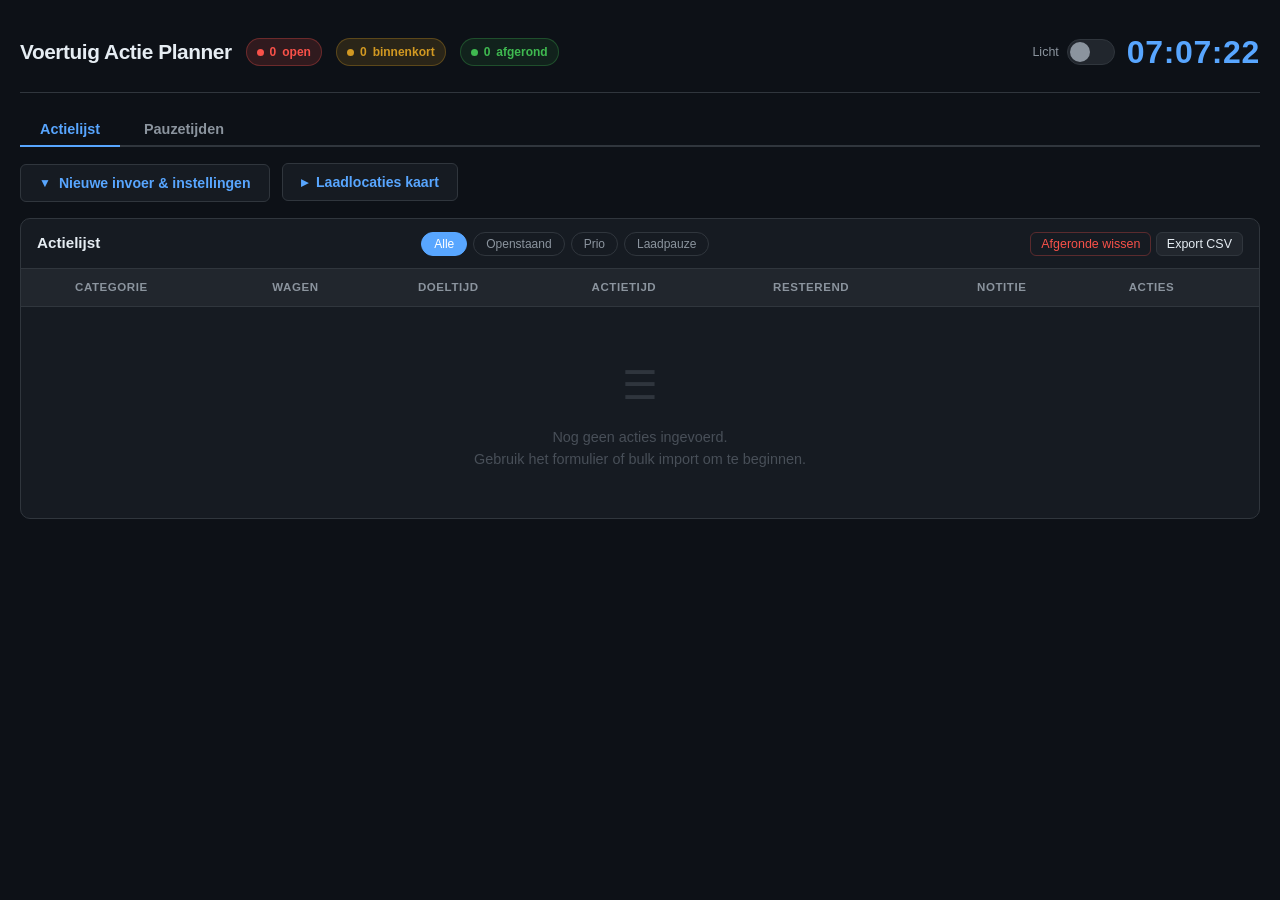
==== commit c1e4ecfe: "fix: Pattern C parser voor format zonder voertuigkolom Voegt Pattern C toe aan ptParseScheduleText e" ====
--- a/index.html
+++ b/index.html
@@ -2638,14 +2638,16 @@
     // ── Format detection & import ──
 
     // Detect whether pasted/uploaded text is a CSV or a fixed-width schedule export.
-    // Two schedule line shapes are supported:
-    //   A (no type prefix):   Run  Vehicle  Out  In  [BreaksInfo]
-    //   B (with type prefix): Type  Run  Vehicle  Out  In  [BreaksInfo]
+    // Three schedule line shapes are supported:
+    //   A (no type prefix):          Run  Vehicle  Out  In  [BreaksInfo]
+    //   B (with type prefix):        Type  Run  Vehicle  Out  In  [BreaksInfo]
+    //   C (type prefix, no vehicle): Type  Run(with-hyphen)  Out  In  [BreaksInfo]
     function ptDetectFormat(text) {
         const lines = text.split('\n').filter(l => l.trim());
         const reA = /^\s*\S+\s+\d+\s+\d{1,2}:\d{2}\s+\d{1,2}:\d{2}/;
         const reB = /^\s*\S+\s+\S+\s+\d+\s+\d{1,2}:\d{2}\s+\d{1,2}:\d{2}/;
-        const matches = lines.filter(l => reA.test(l) || reB.test(l)).length;
+        const reC = /^\s*\S+\s+\S+-\S*\s+\d{1,2}:\d{2}\s+\d{1,2}:\d{2}/;
+        const matches = lines.filter(l => reA.test(l) || reB.test(l) || reC.test(l)).length;
         return matches >= 3 ? 'schedule' : 'csv';
     }
 
@@ -2672,6 +2674,13 @@
         // (first \S+ = type column, ignored in calculations)
         const reB = /^\s*(\S+)\s+(\S+)\s+(\d+)\s+(\d{1,2}:\d{2})\s+(\d{1,2}:\d{2})\s*(.*?)\s*$/;
 
+        // Pattern C: <Type> <Run> <HH:MM> <HH:MM> [BreaksInfo]  — no separate vehicle column
+        //   Works for:  Para  7131-A-0800-1400-  8:00  14:00  Ziek[6h00]
+        //               Para  PN-0845-1400-R     8:45  14:00  Ziek[5h15]
+        // Vehicle is extracted from the leading digits of the Run name (e.g. 7131 from 7131-A-…).
+        // Runs without a numeric prefix (PN-…, PW-…) get no vehicle number.
+        const reC = /^\s*(\S+)\s+(\S+-\S*)\s+(\d{1,2}:\d{2})\s+(\d{1,2}:\d{2})\s*(.*?)\s*$/;
+
         const rows = [];
         text.split('\n').forEach(line => {
             // Try A first (more specific — second token must be a pure integer)
@@ -2684,6 +2693,13 @@
             m = line.match(reB);
             if (m && m[2].toLowerCase() !== 'vehicle') {
                 rows.push(ptProcessRow({ Type:m[1], Run:m[2], Vehicle:m[3], Out:m[4], In:m[5], BreaksInfo:m[6] }));
+                return;
+            }
+            // Try C (type prefix + run name with hyphen, no vehicle column)
+            m = line.match(reC);
+            if (m && m[2].toLowerCase() !== 'vehicle') {
+                const vehMatch = m[2].match(/^(\d+)/);
+                rows.push(ptProcessRow({ Type:m[1], Run:m[2], Vehicle: vehMatch ? vehMatch[1] : '', Out:m[3], In:m[4], BreaksInfo:m[5] }));
             }
         });
         return rows;
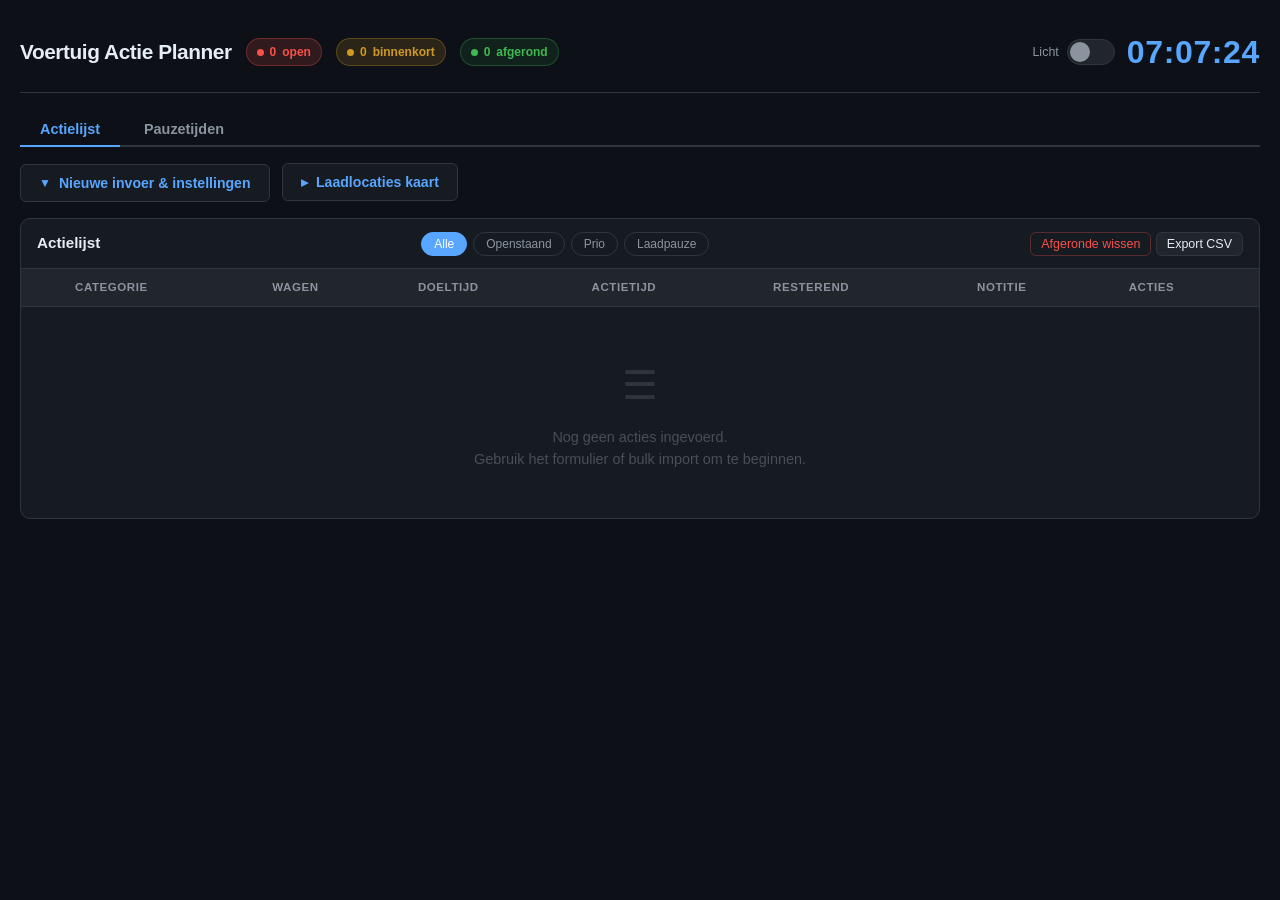
==== commit 5d6d56cd: "fix: grafiek update altijd, ook als tabel 0 rijen toont ptRender() deed een vroege return zonder ptR" ====
--- a/index.html
+++ b/index.html
@@ -2638,16 +2638,14 @@
     // ── Format detection & import ──
 
     // Detect whether pasted/uploaded text is a CSV or a fixed-width schedule export.
-    // Three schedule line shapes are supported:
-    //   A (no type prefix):          Run  Vehicle  Out  In  [BreaksInfo]
-    //   B (with type prefix):        Type  Run  Vehicle  Out  In  [BreaksInfo]
-    //   C (type prefix, no vehicle): Type  Run(with-hyphen)  Out  In  [BreaksInfo]
+    // Two schedule line shapes are supported:
+    //   A (no type prefix):   Run  Vehicle  Out  In  [BreaksInfo]
+    //   B (with type prefix): Type  Run  Vehicle  Out  In  [BreaksInfo]
     function ptDetectFormat(text) {
         const lines = text.split('\n').filter(l => l.trim());
         const reA = /^\s*\S+\s+\d+\s+\d{1,2}:\d{2}\s+\d{1,2}:\d{2}/;
         const reB = /^\s*\S+\s+\S+\s+\d+\s+\d{1,2}:\d{2}\s+\d{1,2}:\d{2}/;
-        const reC = /^\s*\S+\s+\S+-\S*\s+\d{1,2}:\d{2}\s+\d{1,2}:\d{2}/;
-        const matches = lines.filter(l => reA.test(l) || reB.test(l) || reC.test(l)).length;
+        const matches = lines.filter(l => reA.test(l) || reB.test(l)).length;
         return matches >= 3 ? 'schedule' : 'csv';
     }
 
@@ -2674,13 +2672,6 @@
         // (first \S+ = type column, ignored in calculations)
         const reB = /^\s*(\S+)\s+(\S+)\s+(\d+)\s+(\d{1,2}:\d{2})\s+(\d{1,2}:\d{2})\s*(.*?)\s*$/;
 
-        // Pattern C: <Type> <Run> <HH:MM> <HH:MM> [BreaksInfo]  — no separate vehicle column
-        //   Works for:  Para  7131-A-0800-1400-  8:00  14:00  Ziek[6h00]
-        //               Para  PN-0845-1400-R     8:45  14:00  Ziek[5h15]
-        // Vehicle is extracted from the leading digits of the Run name (e.g. 7131 from 7131-A-…).
-        // Runs without a numeric prefix (PN-…, PW-…) get no vehicle number.
-        const reC = /^\s*(\S+)\s+(\S+-\S*)\s+(\d{1,2}:\d{2})\s+(\d{1,2}:\d{2})\s*(.*?)\s*$/;
-
         const rows = [];
         text.split('\n').forEach(line => {
             // Try A first (more specific — second token must be a pure integer)
@@ -2693,13 +2684,6 @@
             m = line.match(reB);
             if (m && m[2].toLowerCase() !== 'vehicle') {
                 rows.push(ptProcessRow({ Type:m[1], Run:m[2], Vehicle:m[3], Out:m[4], In:m[5], BreaksInfo:m[6] }));
-                return;
-            }
-            // Try C (type prefix + run name with hyphen, no vehicle column)
-            m = line.match(reC);
-            if (m && m[2].toLowerCase() !== 'vehicle') {
-                const vehMatch = m[2].match(/^(\d+)/);
-                rows.push(ptProcessRow({ Type:m[1], Run:m[2], Vehicle: vehMatch ? vehMatch[1] : '', Out:m[3], In:m[4], BreaksInfo:m[5] }));
             }
         });
         return rows;
@@ -3205,6 +3189,7 @@
             emptyText.innerHTML = ptData.length === 0
                 ? 'Nog geen pauzetijden geladen.<br>Upload een CSV of plak de inhoud hierboven.'
                 : 'Geen rijen komen overeen met het huidige filter.';
+            ptRenderChart();
             return;
         }
 
